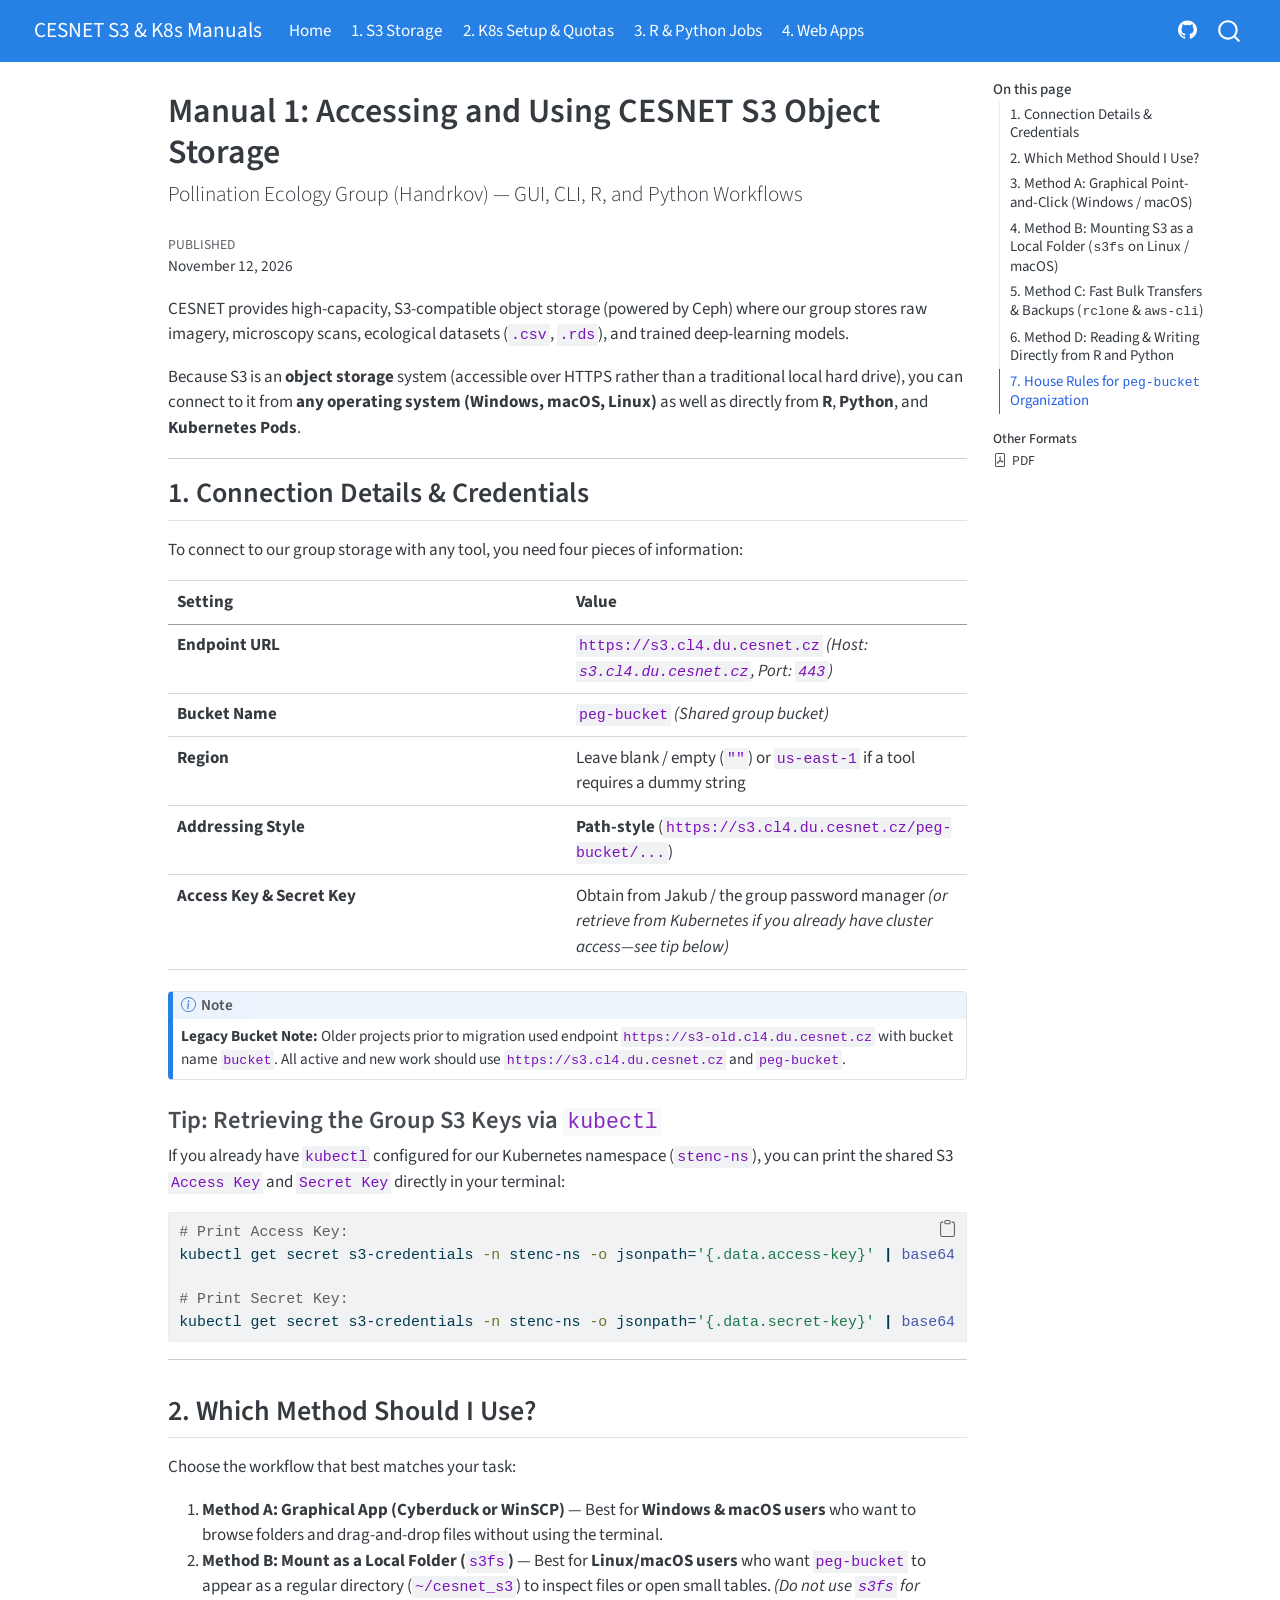
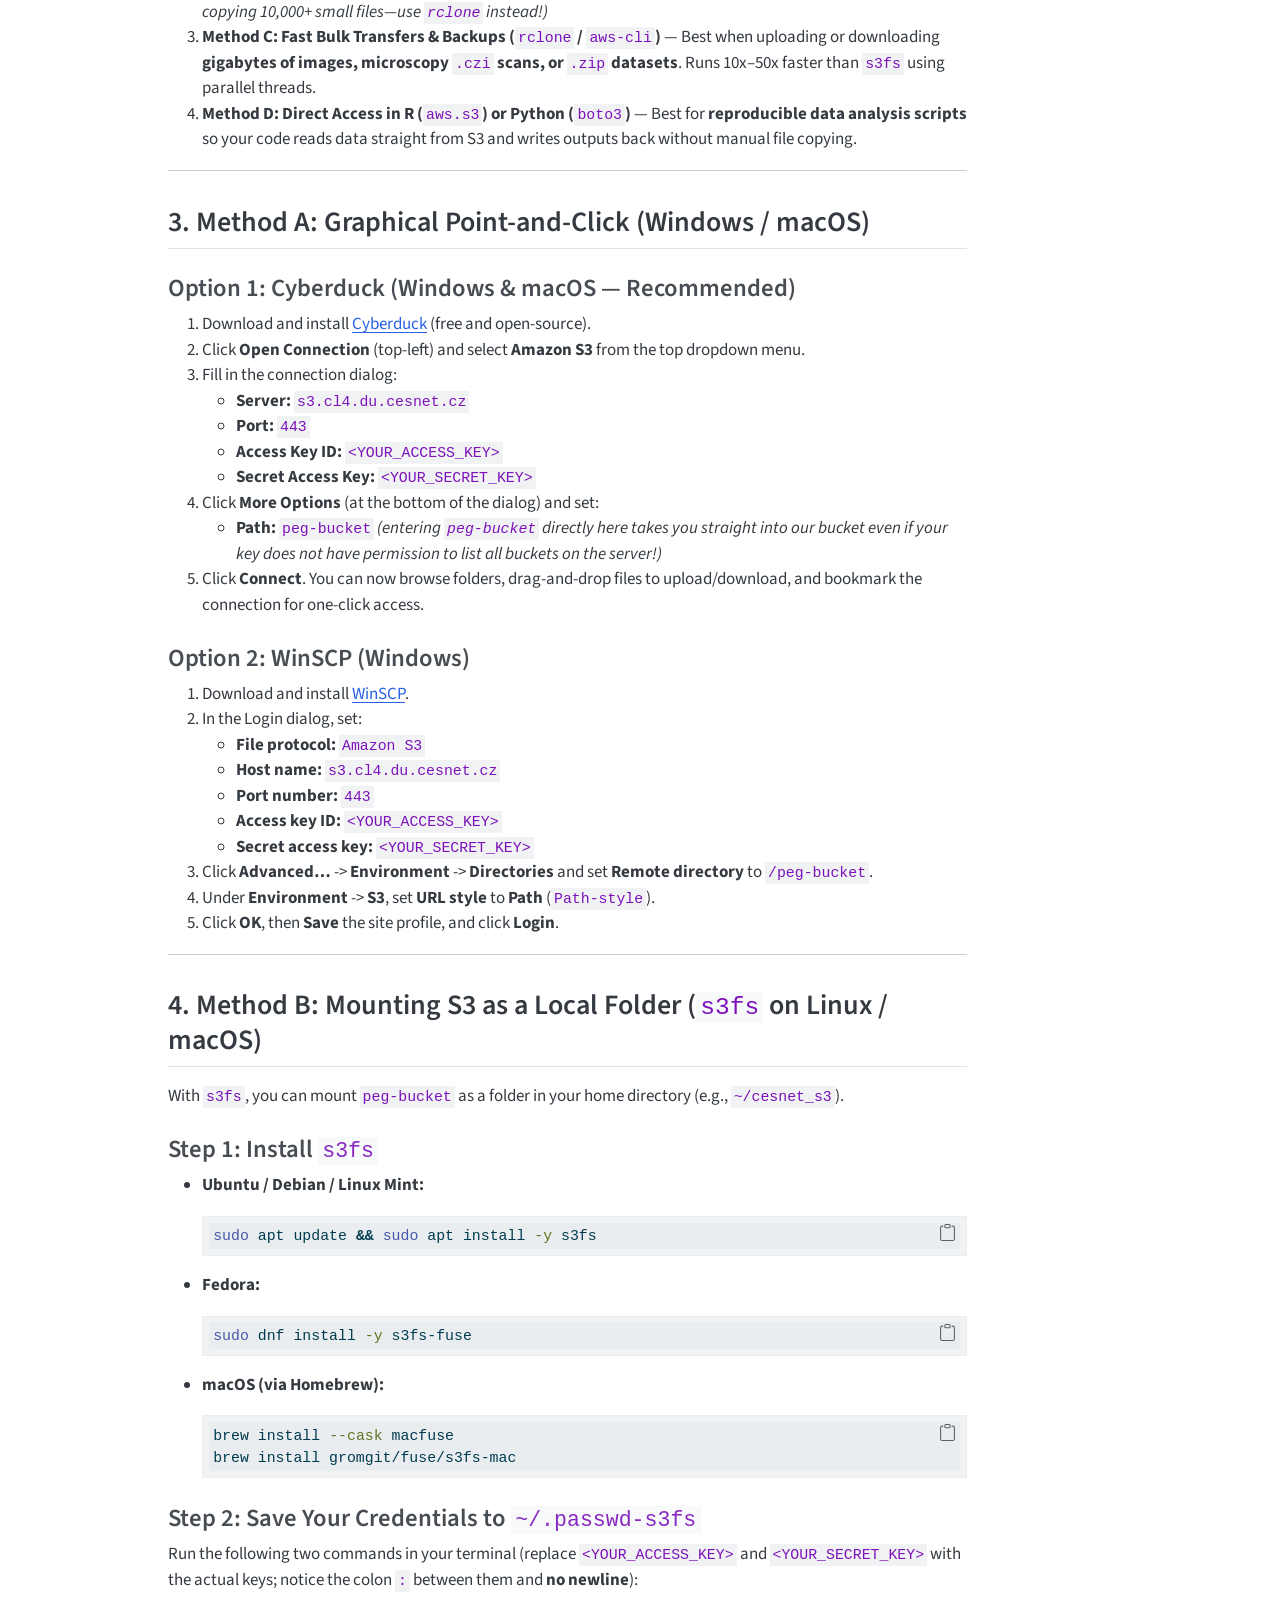
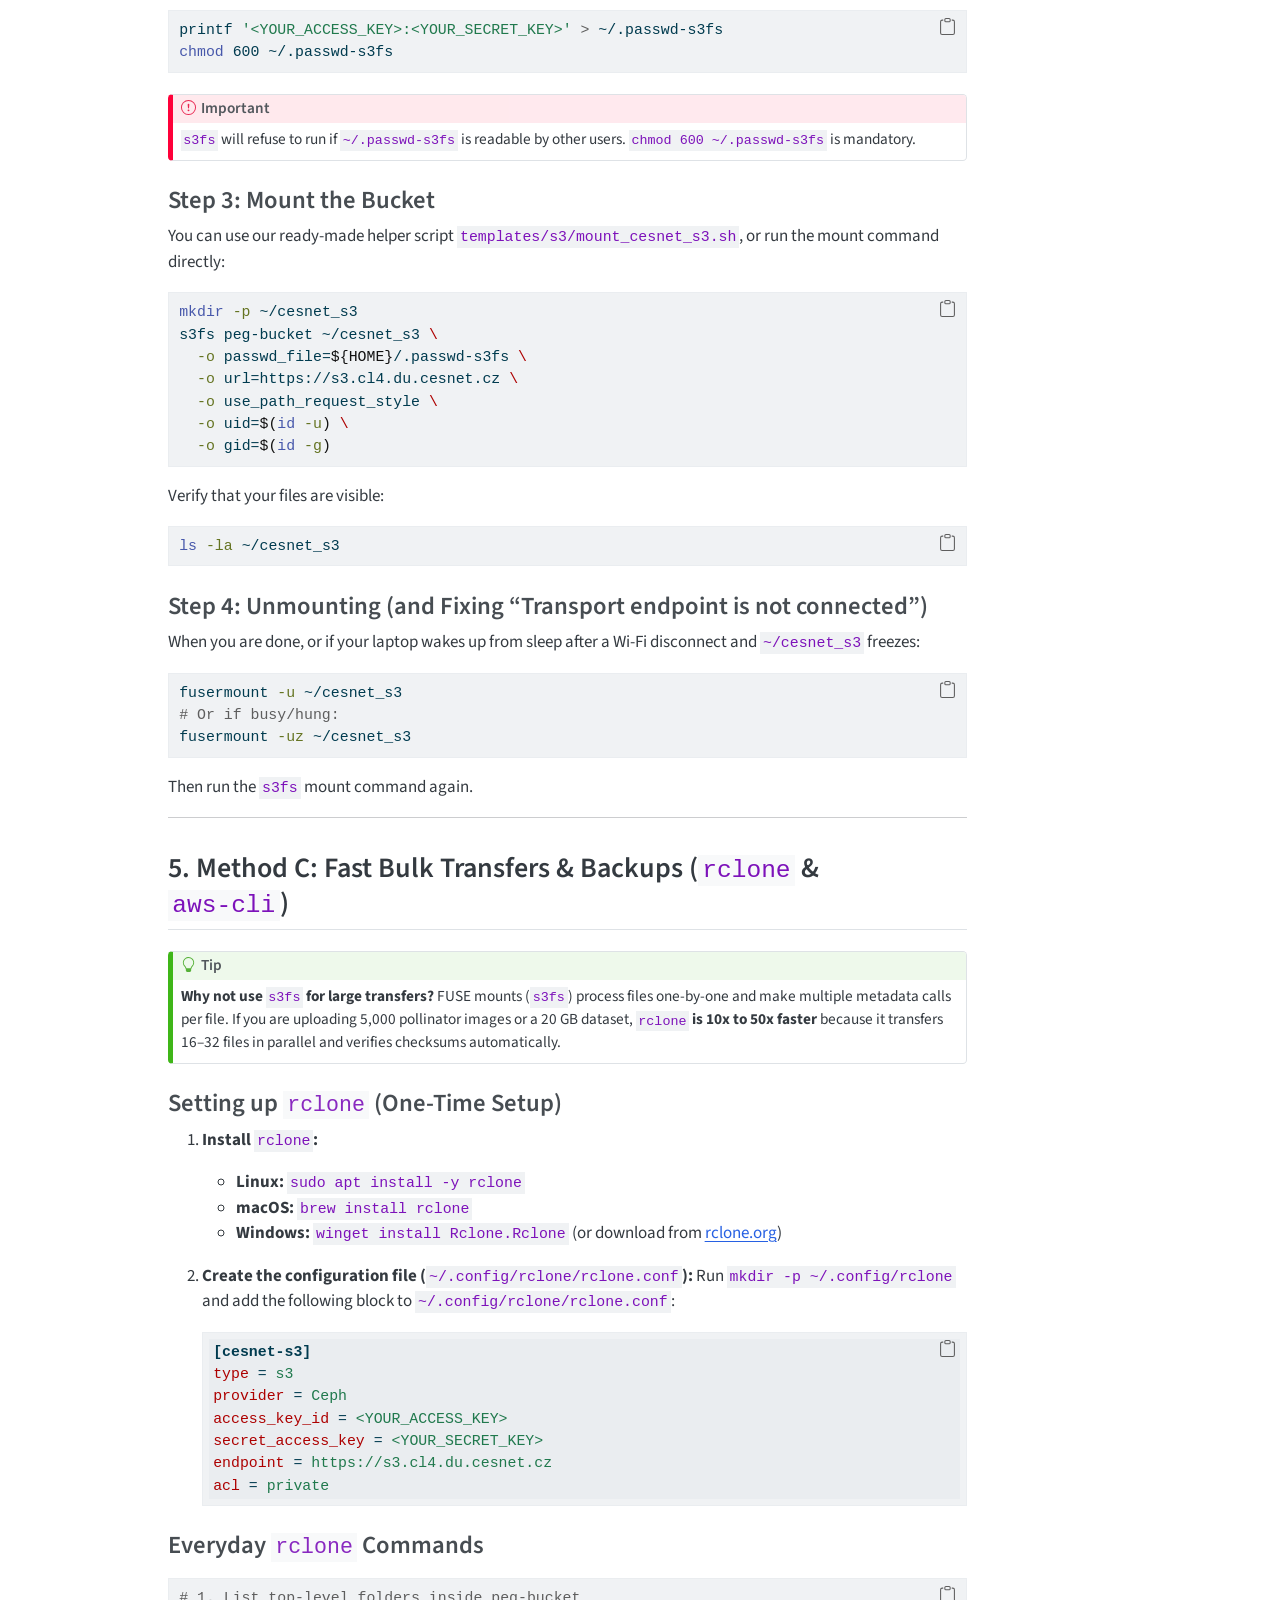
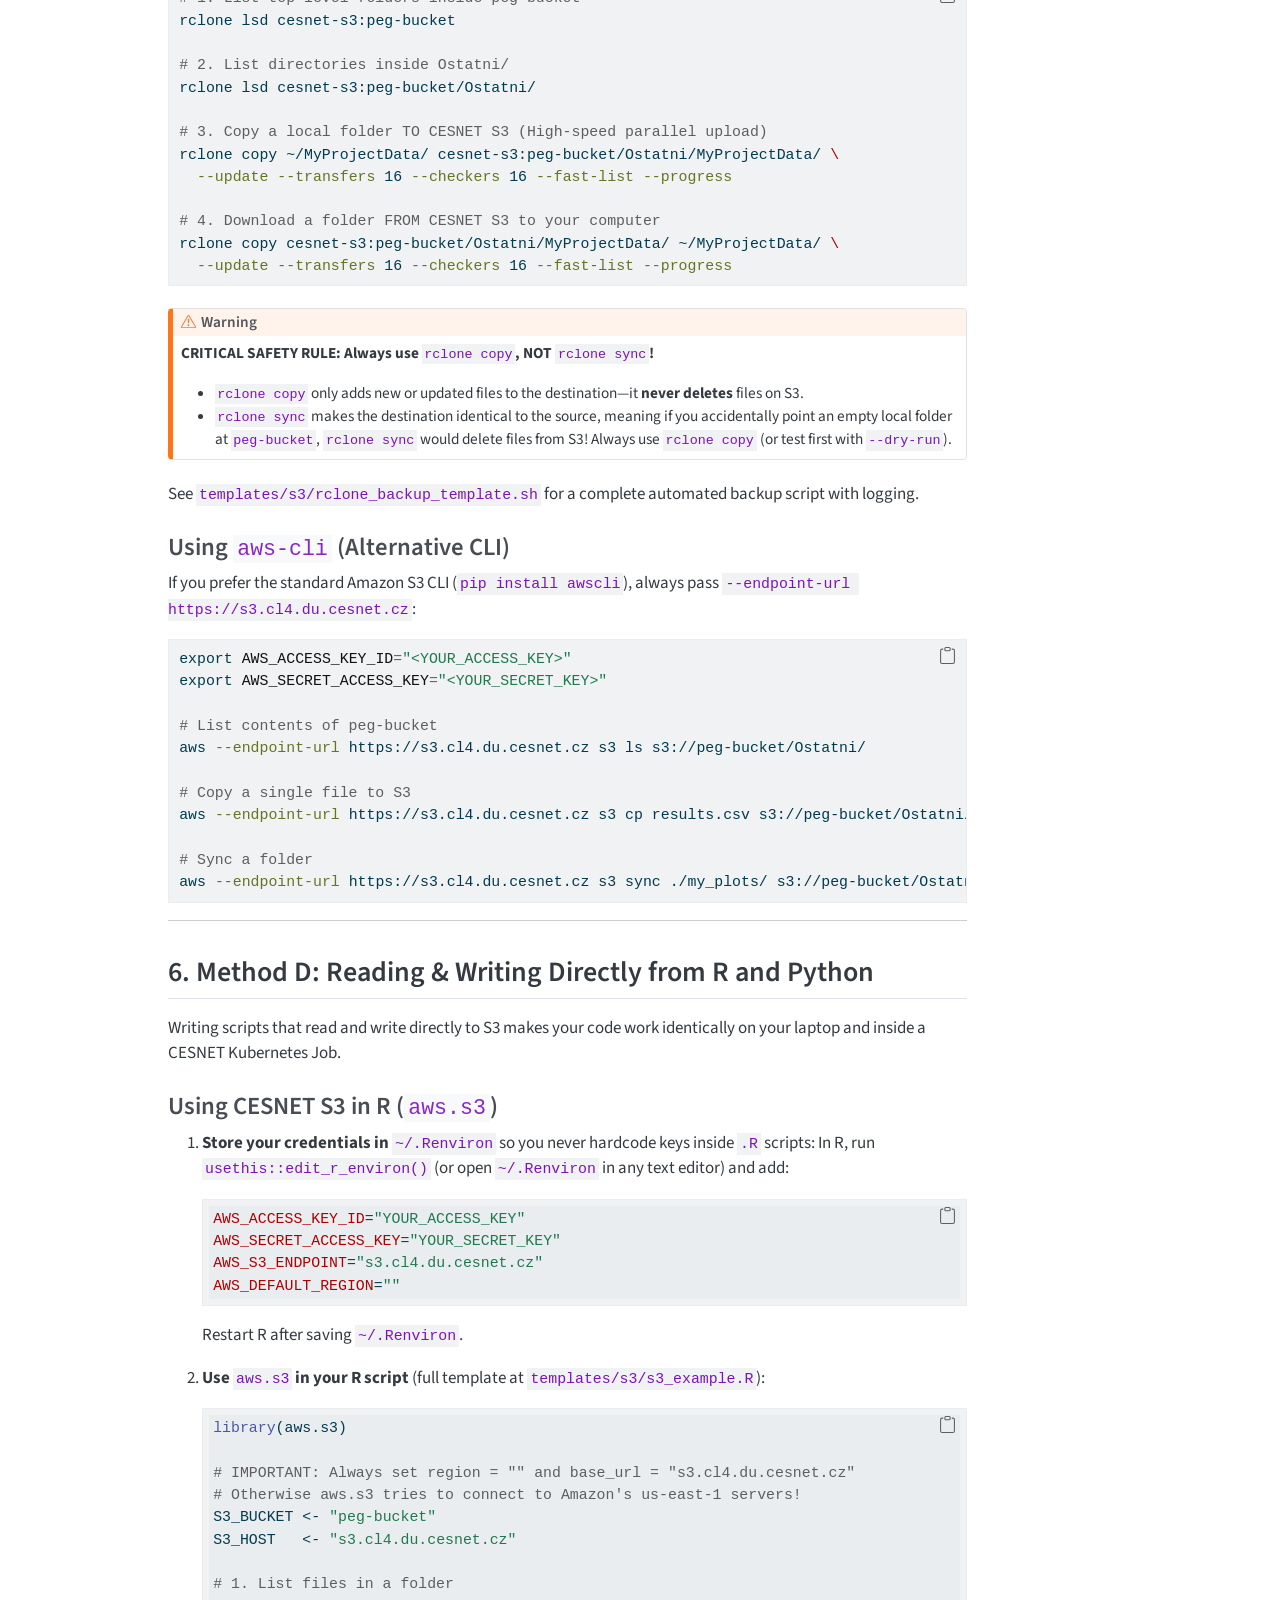
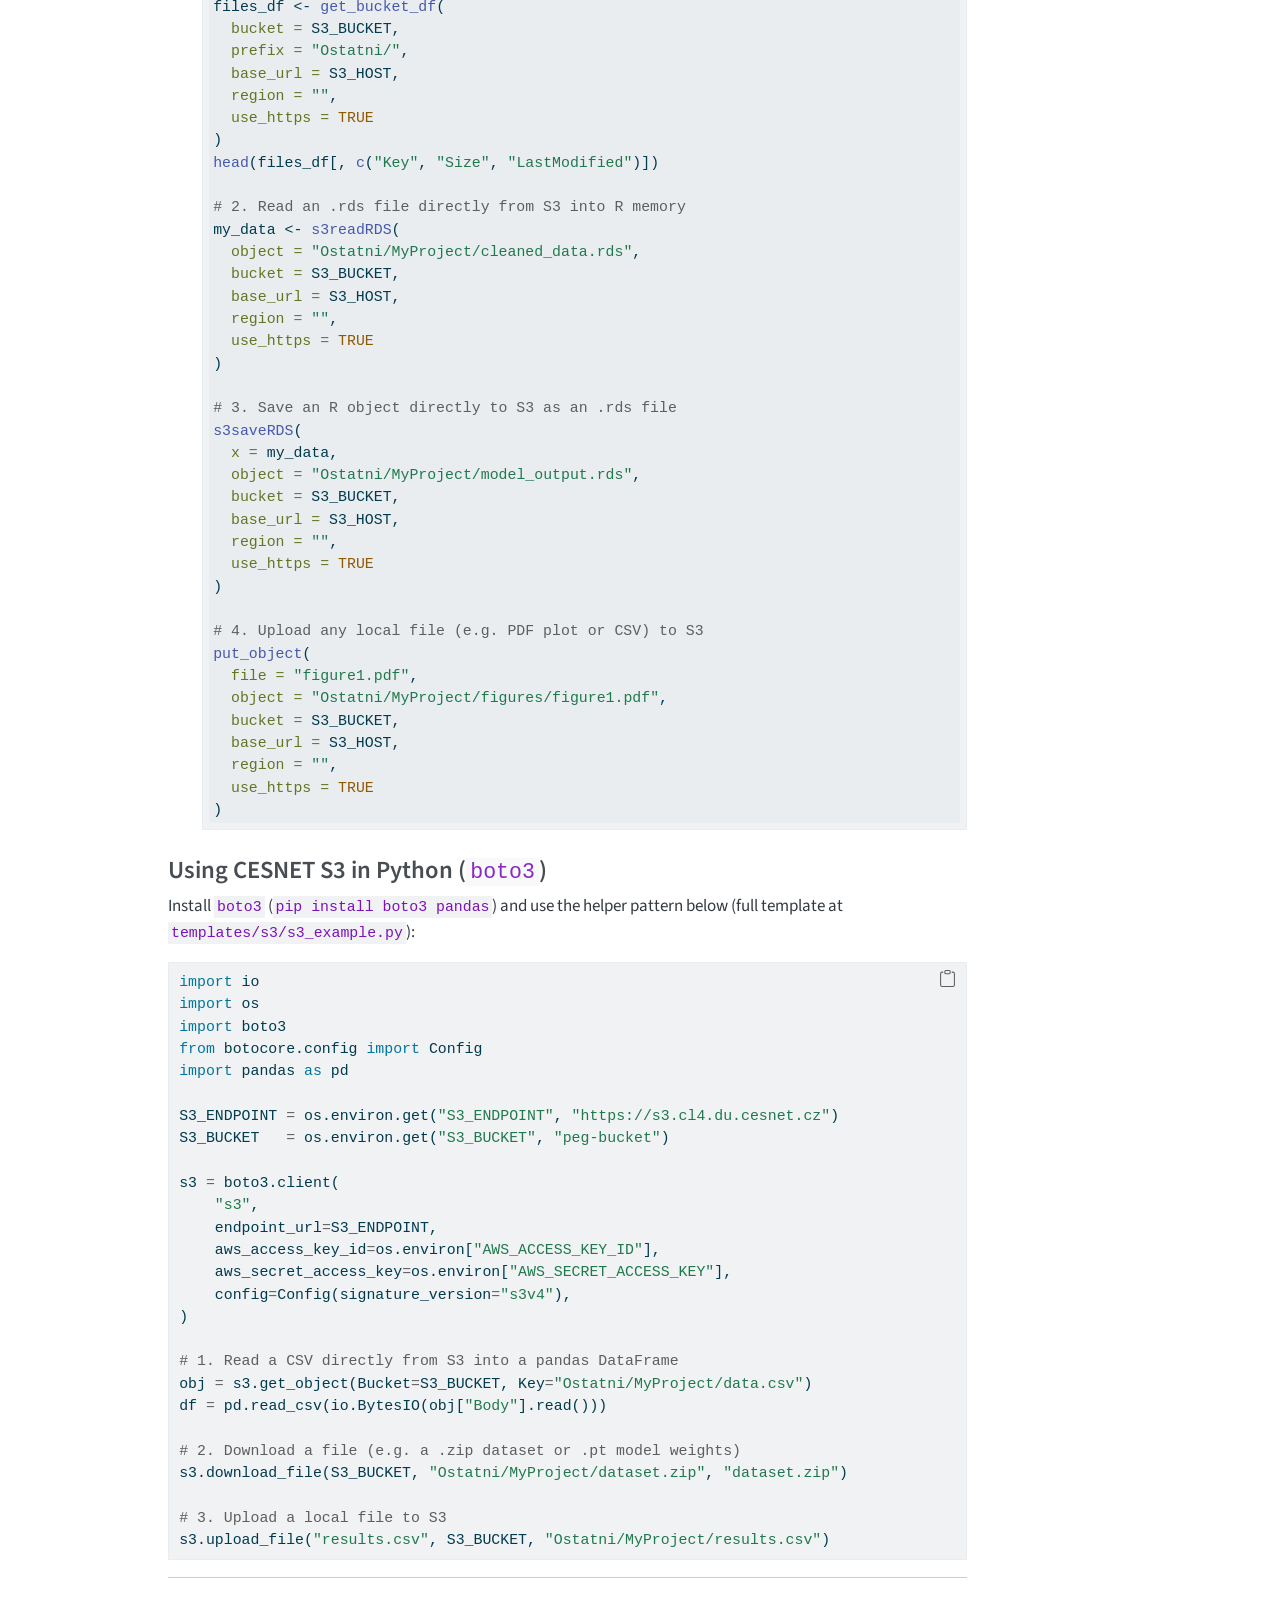
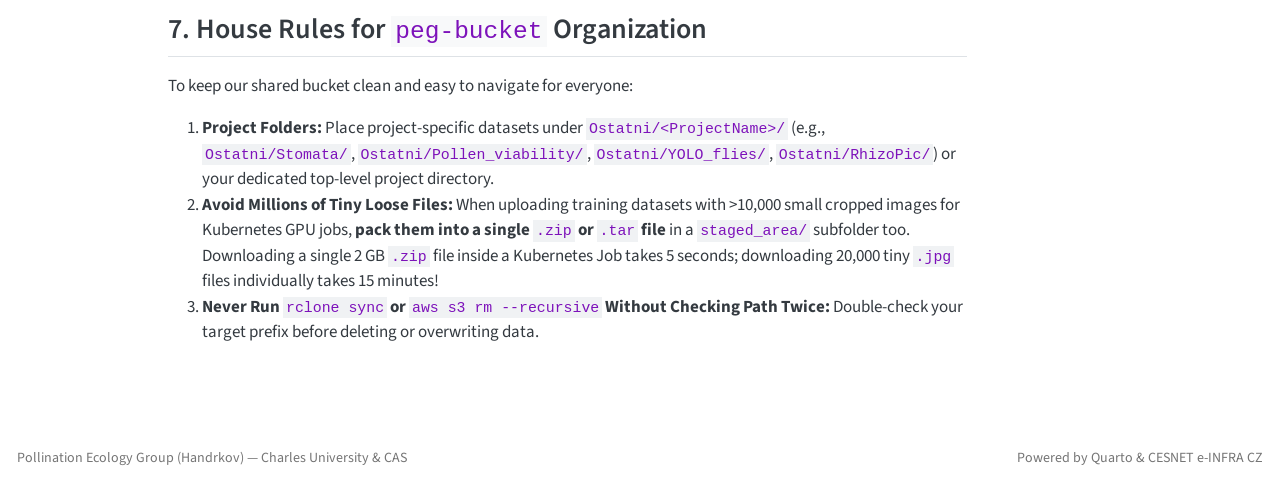
==== docs/01_CESNET_S3_Storage_Manual.html @ 0a86cb87 "Initial commit: CESNET S3 & Kubernetes manuals, templates, and Quarto docs site" ====
<!DOCTYPE html>
<html xmlns="http://www.w3.org/1999/xhtml" lang="en" xml:lang="en"><head>

<meta charset="utf-8">
<meta name="generator" content="quarto-1.8.25">

<meta name="viewport" content="width=device-width, initial-scale=1.0, user-scalable=yes">

<meta name="dcterms.date" content="2026-11-12">

<title>Manual 1: Accessing and Using CESNET S3 Object Storage – CESNET S3 &amp; K8s Manuals</title>
<style>
code{white-space: pre-wrap;}
span.smallcaps{font-variant: small-caps;}
div.columns{display: flex; gap: min(4vw, 1.5em);}
div.column{flex: auto; overflow-x: auto;}
div.hanging-indent{margin-left: 1.5em; text-indent: -1.5em;}
ul.task-list{list-style: none;}
ul.task-list li input[type="checkbox"] {
  width: 0.8em;
  margin: 0 0.8em 0.2em -1em; /* quarto-specific, see https://github.com/quarto-dev/quarto-cli/issues/4556 */ 
  vertical-align: middle;
}
/* CSS for syntax highlighting */
html { -webkit-text-size-adjust: 100%; }
pre > code.sourceCode { white-space: pre; position: relative; }
pre > code.sourceCode > span { display: inline-block; line-height: 1.25; }
pre > code.sourceCode > span:empty { height: 1.2em; }
.sourceCode { overflow: visible; }
code.sourceCode > span { color: inherit; text-decoration: inherit; }
div.sourceCode { margin: 1em 0; }
pre.sourceCode { margin: 0; }
@media screen {
div.sourceCode { overflow: auto; }
}
@media print {
pre > code.sourceCode { white-space: pre-wrap; }
pre > code.sourceCode > span { text-indent: -5em; padding-left: 5em; }
}
pre.numberSource code
  { counter-reset: source-line 0; }
pre.numberSource code > span
  { position: relative; left: -4em; counter-increment: source-line; }
pre.numberSource code > span > a:first-child::before
  { content: counter(source-line);
    position: relative; left: -1em; text-align: right; vertical-align: baseline;
    border: none; display: inline-block;
    -webkit-touch-callout: none; -webkit-user-select: none;
    -khtml-user-select: none; -moz-user-select: none;
    -ms-user-select: none; user-select: none;
    padding: 0 4px; width: 4em;
  }
pre.numberSource { margin-left: 3em;  padding-left: 4px; }
div.sourceCode
  {   }
@media screen {
pre > code.sourceCode > span > a:first-child::before { text-decoration: underline; }
}
</style>


<script src="site_libs/quarto-nav/quarto-nav.js"></script>
<script src="site_libs/quarto-nav/headroom.min.js"></script>
<script src="site_libs/clipboard/clipboard.min.js"></script>
<script src="site_libs/quarto-search/autocomplete.umd.js"></script>
<script src="site_libs/quarto-search/fuse.min.js"></script>
<script src="site_libs/quarto-search/quarto-search.js"></script>
<meta name="quarto:offset" content="./">
<script src="site_libs/quarto-html/quarto.js" type="module"></script>
<script src="site_libs/quarto-html/tabsets/tabsets.js" type="module"></script>
<script src="site_libs/quarto-html/axe/axe-check.js" type="module"></script>
<script src="site_libs/quarto-html/popper.min.js"></script>
<script src="site_libs/quarto-html/tippy.umd.min.js"></script>
<script src="site_libs/quarto-html/anchor.min.js"></script>
<link href="site_libs/quarto-html/tippy.css" rel="stylesheet">
<link href="site_libs/quarto-html/quarto-syntax-highlighting-7b89279ff1a6dce999919e0e67d4d9ec.css" rel="stylesheet" id="quarto-text-highlighting-styles">
<script src="site_libs/bootstrap/bootstrap.min.js"></script>
<link href="site_libs/bootstrap/bootstrap-icons.css" rel="stylesheet">
<link href="site_libs/bootstrap/bootstrap-eaf8130eafb61d71739ff7ba1295ed3d.min.css" rel="stylesheet" append-hash="true" id="quarto-bootstrap" data-mode="light">
<script id="quarto-search-options" type="application/json">{
  "location": "navbar",
  "copy-button": false,
  "collapse-after": 3,
  "panel-placement": "end",
  "type": "overlay",
  "limit": 50,
  "keyboard-shortcut": [
    "f",
    "/",
    "s"
  ],
  "show-item-context": false,
  "language": {
    "search-no-results-text": "No results",
    "search-matching-documents-text": "matching documents",
    "search-copy-link-title": "Copy link to search",
    "search-hide-matches-text": "Hide additional matches",
    "search-more-match-text": "more match in this document",
    "search-more-matches-text": "more matches in this document",
    "search-clear-button-title": "Clear",
    "search-text-placeholder": "",
    "search-detached-cancel-button-title": "Cancel",
    "search-submit-button-title": "Submit",
    "search-label": "Search"
  }
}</script>


</head>

<body class="nav-fixed quarto-light">

<div id="quarto-search-results"></div>
  <header id="quarto-header" class="headroom fixed-top">
    <nav class="navbar navbar-expand-lg " data-bs-theme="dark">
      <div class="navbar-container container-fluid">
      <div class="navbar-brand-container mx-auto">
    <a href="./index.html" class="navbar-brand navbar-brand-logo">
    </a>
    <a class="navbar-brand" href="./index.html">
    <span class="navbar-title">CESNET S3 &amp; K8s Manuals</span>
    </a>
  </div>
            <div id="quarto-search" class="" title="Search"></div>
          <button class="navbar-toggler" type="button" data-bs-toggle="collapse" data-bs-target="#navbarCollapse" aria-controls="navbarCollapse" role="menu" aria-expanded="false" aria-label="Toggle navigation" onclick="if (window.quartoToggleHeadroom) { window.quartoToggleHeadroom(); }">
  <span class="navbar-toggler-icon"></span>
</button>
          <div class="collapse navbar-collapse" id="navbarCollapse">
            <ul class="navbar-nav navbar-nav-scroll me-auto">
  <li class="nav-item">
    <a class="nav-link" href="./index.html"> 
<span class="menu-text">Home</span></a>
  </li>  
  <li class="nav-item">
    <a class="nav-link active" href="./01_CESNET_S3_Storage_Manual.html" aria-current="page"> 
<span class="menu-text">1. S3 Storage</span></a>
  </li>  
  <li class="nav-item">
    <a class="nav-link" href="./02_Kubernetes_Getting_Started.html"> 
<span class="menu-text">2. K8s Setup &amp; Quotas</span></a>
  </li>  
  <li class="nav-item">
    <a class="nav-link" href="./03_Running_R_and_Python_Scripts_on_K8s.html"> 
<span class="menu-text">3. R &amp; Python Jobs</span></a>
  </li>  
  <li class="nav-item">
    <a class="nav-link" href="./04_Deploying_Web_Apps_on_K8s.html"> 
<span class="menu-text">4. Web Apps</span></a>
  </li>  
</ul>
            <ul class="navbar-nav navbar-nav-scroll ms-auto">
  <li class="nav-item compact">
    <a class="nav-link" href="https://github.com/Pollination-Ecology-Group/CESNET_Manuals"> <i class="bi bi-github" role="img">
</i> 
<span class="menu-text"></span></a>
  </li>  
</ul>
          </div> <!-- /navcollapse -->
            <div class="quarto-navbar-tools">
</div>
      </div> <!-- /container-fluid -->
    </nav>
</header>
<!-- content -->
<div id="quarto-content" class="quarto-container page-columns page-rows-contents page-layout-article page-navbar">
<!-- sidebar -->
<!-- margin-sidebar -->
    <div id="quarto-margin-sidebar" class="sidebar margin-sidebar">
        <nav id="TOC" role="doc-toc" class="toc-active">
    <h2 id="toc-title">On this page</h2>
   
  <ul>
  <li><a href="#connection-details-credentials" id="toc-connection-details-credentials" class="nav-link active" data-scroll-target="#connection-details-credentials">1. Connection Details &amp; Credentials</a>
  <ul class="collapse">
  <li><a href="#tip-retrieving-the-group-s3-keys-via-kubectl" id="toc-tip-retrieving-the-group-s3-keys-via-kubectl" class="nav-link" data-scroll-target="#tip-retrieving-the-group-s3-keys-via-kubectl">Tip: Retrieving the Group S3 Keys via <code>kubectl</code></a></li>
  </ul></li>
  <li><a href="#which-method-should-i-use" id="toc-which-method-should-i-use" class="nav-link" data-scroll-target="#which-method-should-i-use">2. Which Method Should I Use?</a></li>
  <li><a href="#method-a-graphical-point-and-click-windows-macos" id="toc-method-a-graphical-point-and-click-windows-macos" class="nav-link" data-scroll-target="#method-a-graphical-point-and-click-windows-macos">3. Method A: Graphical Point-and-Click (Windows / macOS)</a>
  <ul class="collapse">
  <li><a href="#option-1-cyberduck-windows-macos-recommended" id="toc-option-1-cyberduck-windows-macos-recommended" class="nav-link" data-scroll-target="#option-1-cyberduck-windows-macos-recommended">Option 1: Cyberduck (Windows &amp; macOS — Recommended)</a></li>
  <li><a href="#option-2-winscp-windows" id="toc-option-2-winscp-windows" class="nav-link" data-scroll-target="#option-2-winscp-windows">Option 2: WinSCP (Windows)</a></li>
  </ul></li>
  <li><a href="#method-b-mounting-s3-as-a-local-folder-s3fs-on-linux-macos" id="toc-method-b-mounting-s3-as-a-local-folder-s3fs-on-linux-macos" class="nav-link" data-scroll-target="#method-b-mounting-s3-as-a-local-folder-s3fs-on-linux-macos">4. Method B: Mounting S3 as a Local Folder (<code>s3fs</code> on Linux / macOS)</a>
  <ul class="collapse">
  <li><a href="#step-1-install-s3fs" id="toc-step-1-install-s3fs" class="nav-link" data-scroll-target="#step-1-install-s3fs">Step 1: Install <code>s3fs</code></a></li>
  <li><a href="#step-2-save-your-credentials-to-.passwd-s3fs" id="toc-step-2-save-your-credentials-to-.passwd-s3fs" class="nav-link" data-scroll-target="#step-2-save-your-credentials-to-.passwd-s3fs">Step 2: Save Your Credentials to <code>~/.passwd-s3fs</code></a></li>
  <li><a href="#step-3-mount-the-bucket" id="toc-step-3-mount-the-bucket" class="nav-link" data-scroll-target="#step-3-mount-the-bucket">Step 3: Mount the Bucket</a></li>
  <li><a href="#step-4-unmounting-and-fixing-transport-endpoint-is-not-connected" id="toc-step-4-unmounting-and-fixing-transport-endpoint-is-not-connected" class="nav-link" data-scroll-target="#step-4-unmounting-and-fixing-transport-endpoint-is-not-connected">Step 4: Unmounting (and Fixing “Transport endpoint is not connected”)</a></li>
  </ul></li>
  <li><a href="#method-c-fast-bulk-transfers-backups-rclone-aws-cli" id="toc-method-c-fast-bulk-transfers-backups-rclone-aws-cli" class="nav-link" data-scroll-target="#method-c-fast-bulk-transfers-backups-rclone-aws-cli">5. Method C: Fast Bulk Transfers &amp; Backups (<code>rclone</code> &amp; <code>aws-cli</code>)</a>
  <ul class="collapse">
  <li><a href="#setting-up-rclone-one-time-setup" id="toc-setting-up-rclone-one-time-setup" class="nav-link" data-scroll-target="#setting-up-rclone-one-time-setup">Setting up <code>rclone</code> (One-Time Setup)</a></li>
  <li><a href="#everyday-rclone-commands" id="toc-everyday-rclone-commands" class="nav-link" data-scroll-target="#everyday-rclone-commands">Everyday <code>rclone</code> Commands</a></li>
  <li><a href="#using-aws-cli-alternative-cli" id="toc-using-aws-cli-alternative-cli" class="nav-link" data-scroll-target="#using-aws-cli-alternative-cli">Using <code>aws-cli</code> (Alternative CLI)</a></li>
  </ul></li>
  <li><a href="#method-d-reading-writing-directly-from-r-and-python" id="toc-method-d-reading-writing-directly-from-r-and-python" class="nav-link" data-scroll-target="#method-d-reading-writing-directly-from-r-and-python">6. Method D: Reading &amp; Writing Directly from R and Python</a>
  <ul class="collapse">
  <li><a href="#using-cesnet-s3-in-r-aws.s3" id="toc-using-cesnet-s3-in-r-aws.s3" class="nav-link" data-scroll-target="#using-cesnet-s3-in-r-aws.s3">Using CESNET S3 in R (<code>aws.s3</code>)</a></li>
  <li><a href="#using-cesnet-s3-in-python-boto3" id="toc-using-cesnet-s3-in-python-boto3" class="nav-link" data-scroll-target="#using-cesnet-s3-in-python-boto3">Using CESNET S3 in Python (<code>boto3</code>)</a></li>
  </ul></li>
  <li><a href="#house-rules-for-peg-bucket-organization" id="toc-house-rules-for-peg-bucket-organization" class="nav-link" data-scroll-target="#house-rules-for-peg-bucket-organization">7. House Rules for <code>peg-bucket</code> Organization</a></li>
  </ul>
<div class="quarto-alternate-formats"><h2>Other Formats</h2><ul><li><a href="01_CESNET_S3_Storage_Manual.pdf"><i class="bi bi-file-pdf"></i>PDF</a></li></ul></div></nav>
    </div>
<!-- main -->
<main class="content" id="quarto-document-content">

<header id="title-block-header" class="quarto-title-block default">
<div class="quarto-title">
<h1 class="title">Manual 1: Accessing and Using CESNET S3 Object Storage</h1>
<p class="subtitle lead">Pollination Ecology Group (Handrkov) — GUI, CLI, R, and Python Workflows</p>
</div>



<div class="quarto-title-meta">

    
    <div>
    <div class="quarto-title-meta-heading">Published</div>
    <div class="quarto-title-meta-contents">
      <p class="date">November 12, 2026</p>
    </div>
  </div>
  
    
  </div>
  


</header>


<p>CESNET provides high-capacity, S3-compatible object storage (powered by Ceph) where our group stores raw imagery, microscopy scans, ecological datasets (<code>.csv</code>, <code>.rds</code>), and trained deep-learning models.</p>
<p>Because S3 is an <strong>object storage</strong> system (accessible over HTTPS rather than a traditional local hard drive), you can connect to it from <strong>any operating system (Windows, macOS, Linux)</strong> as well as directly from <strong>R</strong>, <strong>Python</strong>, and <strong>Kubernetes Pods</strong>.</p>
<hr>
<section id="connection-details-credentials" class="level2">
<h2 class="anchored" data-anchor-id="connection-details-credentials">1. Connection Details &amp; Credentials</h2>
<p>To connect to our group storage with any tool, you need four pieces of information:</p>
<table class="caption-top table">
<colgroup>
<col style="width: 50%">
<col style="width: 50%">
</colgroup>
<thead>
<tr class="header">
<th style="text-align: left;">Setting</th>
<th style="text-align: left;">Value</th>
</tr>
</thead>
<tbody>
<tr class="odd">
<td style="text-align: left;"><strong>Endpoint URL</strong></td>
<td style="text-align: left;"><code>https://s3.cl4.du.cesnet.cz</code> <em>(Host: <code>s3.cl4.du.cesnet.cz</code>, Port: <code>443</code>)</em></td>
</tr>
<tr class="even">
<td style="text-align: left;"><strong>Bucket Name</strong></td>
<td style="text-align: left;"><code>peg-bucket</code> <em>(Shared group bucket)</em></td>
</tr>
<tr class="odd">
<td style="text-align: left;"><strong>Region</strong></td>
<td style="text-align: left;">Leave blank / empty (<code>""</code>) or <code>us-east-1</code> if a tool requires a dummy string</td>
</tr>
<tr class="even">
<td style="text-align: left;"><strong>Addressing Style</strong></td>
<td style="text-align: left;"><strong>Path-style</strong> (<code>https://s3.cl4.du.cesnet.cz/peg-bucket/...</code>)</td>
</tr>
<tr class="odd">
<td style="text-align: left;"><strong>Access Key &amp; Secret Key</strong></td>
<td style="text-align: left;">Obtain from Jakub / the group password manager <em>(or retrieve from Kubernetes if you already have cluster access—see tip below)</em></td>
</tr>
</tbody>
</table>
<div class="callout callout-style-default callout-note callout-titled">
<div class="callout-header d-flex align-content-center">
<div class="callout-icon-container">
<i class="callout-icon"></i>
</div>
<div class="callout-title-container flex-fill">
Note
</div>
</div>
<div class="callout-body-container callout-body">
<p><strong>Legacy Bucket Note:</strong> Older projects prior to migration used endpoint <code>https://s3-old.cl4.du.cesnet.cz</code> with bucket name <code>bucket</code>. All active and new work should use <code>https://s3.cl4.du.cesnet.cz</code> and <code>peg-bucket</code>.</p>
</div>
</div>
<section id="tip-retrieving-the-group-s3-keys-via-kubectl" class="level3">
<h3 class="anchored" data-anchor-id="tip-retrieving-the-group-s3-keys-via-kubectl">Tip: Retrieving the Group S3 Keys via <code>kubectl</code></h3>
<p>If you already have <code>kubectl</code> configured for our Kubernetes namespace (<code>stenc-ns</code>), you can print the shared S3 <code>Access Key</code> and <code>Secret Key</code> directly in your terminal:</p>
<div class="code-copy-outer-scaffold"><div class="sourceCode" id="cb1"><pre class="sourceCode bash code-with-copy"><code class="sourceCode bash"><span id="cb1-1"><a href="#cb1-1" aria-hidden="true" tabindex="-1"></a><span class="co"># Print Access Key:</span></span>
<span id="cb1-2"><a href="#cb1-2" aria-hidden="true" tabindex="-1"></a><span class="ex">kubectl</span> get secret s3-credentials <span class="at">-n</span> stenc-ns <span class="at">-o</span> jsonpath=<span class="st">'{.data.access-key}'</span> <span class="kw">|</span> <span class="fu">base64</span> <span class="at">-d</span> <span class="kw">;</span> <span class="bu">echo</span></span>
<span id="cb1-3"><a href="#cb1-3" aria-hidden="true" tabindex="-1"></a></span>
<span id="cb1-4"><a href="#cb1-4" aria-hidden="true" tabindex="-1"></a><span class="co"># Print Secret Key:</span></span>
<span id="cb1-5"><a href="#cb1-5" aria-hidden="true" tabindex="-1"></a><span class="ex">kubectl</span> get secret s3-credentials <span class="at">-n</span> stenc-ns <span class="at">-o</span> jsonpath=<span class="st">'{.data.secret-key}'</span> <span class="kw">|</span> <span class="fu">base64</span> <span class="at">-d</span> <span class="kw">;</span> <span class="bu">echo</span></span></code></pre></div><button title="Copy to Clipboard" class="code-copy-button"><i class="bi"></i></button></div>
<hr>
</section>
</section>
<section id="which-method-should-i-use" class="level2">
<h2 class="anchored" data-anchor-id="which-method-should-i-use">2. Which Method Should I Use?</h2>
<p>Choose the workflow that best matches your task:</p>
<ol type="1">
<li><strong>Method A: Graphical App (Cyberduck or WinSCP)</strong> — Best for <strong>Windows &amp; macOS users</strong> who want to browse folders and drag-and-drop files without using the terminal.</li>
<li><strong>Method B: Mount as a Local Folder (<code>s3fs</code>)</strong> — Best for <strong>Linux/macOS users</strong> who want <code>peg-bucket</code> to appear as a regular directory (<code>~/cesnet_s3</code>) to inspect files or open small tables. <em>(Do not use <code>s3fs</code> for copying 10,000+ small files—use <code>rclone</code> instead!)</em></li>
<li><strong>Method C: Fast Bulk Transfers &amp; Backups (<code>rclone</code> / <code>aws-cli</code>)</strong> — Best when uploading or downloading <strong>gigabytes of images, microscopy <code>.czi</code> scans, or <code>.zip</code> datasets</strong>. Runs 10x–50x faster than <code>s3fs</code> using parallel threads.</li>
<li><strong>Method D: Direct Access in R (<code>aws.s3</code>) or Python (<code>boto3</code>)</strong> — Best for <strong>reproducible data analysis scripts</strong> so your code reads data straight from S3 and writes outputs back without manual file copying.</li>
</ol>
<hr>
</section>
<section id="method-a-graphical-point-and-click-windows-macos" class="level2">
<h2 class="anchored" data-anchor-id="method-a-graphical-point-and-click-windows-macos">3. Method A: Graphical Point-and-Click (Windows / macOS)</h2>
<section id="option-1-cyberduck-windows-macos-recommended" class="level3">
<h3 class="anchored" data-anchor-id="option-1-cyberduck-windows-macos-recommended">Option 1: Cyberduck (Windows &amp; macOS — Recommended)</h3>
<ol type="1">
<li>Download and install <a href="https://cyberduck.io/">Cyberduck</a> (free and open-source).</li>
<li>Click <strong>Open Connection</strong> (top-left) and select <strong>Amazon S3</strong> from the top dropdown menu.</li>
<li>Fill in the connection dialog:
<ul>
<li><strong>Server:</strong> <code>s3.cl4.du.cesnet.cz</code></li>
<li><strong>Port:</strong> <code>443</code></li>
<li><strong>Access Key ID:</strong> <code>&lt;YOUR_ACCESS_KEY&gt;</code></li>
<li><strong>Secret Access Key:</strong> <code>&lt;YOUR_SECRET_KEY&gt;</code></li>
</ul></li>
<li>Click <strong>More Options</strong> (at the bottom of the dialog) and set:
<ul>
<li><strong>Path:</strong> <code>peg-bucket</code> <em>(entering <code>peg-bucket</code> directly here takes you straight into our bucket even if your key does not have permission to list all buckets on the server!)</em></li>
</ul></li>
<li>Click <strong>Connect</strong>. You can now browse folders, drag-and-drop files to upload/download, and bookmark the connection for one-click access.</li>
</ol>
</section>
<section id="option-2-winscp-windows" class="level3">
<h3 class="anchored" data-anchor-id="option-2-winscp-windows">Option 2: WinSCP (Windows)</h3>
<ol type="1">
<li>Download and install <a href="https://winscp.net/">WinSCP</a>.</li>
<li>In the Login dialog, set:
<ul>
<li><strong>File protocol:</strong> <code>Amazon S3</code></li>
<li><strong>Host name:</strong> <code>s3.cl4.du.cesnet.cz</code></li>
<li><strong>Port number:</strong> <code>443</code></li>
<li><strong>Access key ID:</strong> <code>&lt;YOUR_ACCESS_KEY&gt;</code></li>
<li><strong>Secret access key:</strong> <code>&lt;YOUR_SECRET_KEY&gt;</code></li>
</ul></li>
<li>Click <strong>Advanced…</strong> -&gt; <strong>Environment</strong> -&gt; <strong>Directories</strong> and set <strong>Remote directory</strong> to <code>/peg-bucket</code>.</li>
<li>Under <strong>Environment</strong> -&gt; <strong>S3</strong>, set <strong>URL style</strong> to <strong>Path</strong> (<code>Path-style</code>).</li>
<li>Click <strong>OK</strong>, then <strong>Save</strong> the site profile, and click <strong>Login</strong>.</li>
</ol>
<hr>
</section>
</section>
<section id="method-b-mounting-s3-as-a-local-folder-s3fs-on-linux-macos" class="level2">
<h2 class="anchored" data-anchor-id="method-b-mounting-s3-as-a-local-folder-s3fs-on-linux-macos">4. Method B: Mounting S3 as a Local Folder (<code>s3fs</code> on Linux / macOS)</h2>
<p>With <code>s3fs</code>, you can mount <code>peg-bucket</code> as a folder in your home directory (e.g., <code>~/cesnet_s3</code>).</p>
<section id="step-1-install-s3fs" class="level3">
<h3 class="anchored" data-anchor-id="step-1-install-s3fs">Step 1: Install <code>s3fs</code></h3>
<ul>
<li><p><strong>Ubuntu / Debian / Linux Mint:</strong></p>
<div class="code-copy-outer-scaffold"><div class="sourceCode" id="cb2"><pre class="sourceCode bash code-with-copy"><code class="sourceCode bash"><span id="cb2-1"><a href="#cb2-1" aria-hidden="true" tabindex="-1"></a><span class="fu">sudo</span> apt update <span class="kw">&amp;&amp;</span> <span class="fu">sudo</span> apt install <span class="at">-y</span> s3fs</span></code></pre></div><button title="Copy to Clipboard" class="code-copy-button"><i class="bi"></i></button></div></li>
<li><p><strong>Fedora:</strong></p>
<div class="code-copy-outer-scaffold"><div class="sourceCode" id="cb3"><pre class="sourceCode bash code-with-copy"><code class="sourceCode bash"><span id="cb3-1"><a href="#cb3-1" aria-hidden="true" tabindex="-1"></a><span class="fu">sudo</span> dnf install <span class="at">-y</span> s3fs-fuse</span></code></pre></div><button title="Copy to Clipboard" class="code-copy-button"><i class="bi"></i></button></div></li>
<li><p><strong>macOS (via Homebrew):</strong></p>
<div class="code-copy-outer-scaffold"><div class="sourceCode" id="cb4"><pre class="sourceCode bash code-with-copy"><code class="sourceCode bash"><span id="cb4-1"><a href="#cb4-1" aria-hidden="true" tabindex="-1"></a><span class="ex">brew</span> install <span class="at">--cask</span> macfuse</span>
<span id="cb4-2"><a href="#cb4-2" aria-hidden="true" tabindex="-1"></a><span class="ex">brew</span> install gromgit/fuse/s3fs-mac</span></code></pre></div><button title="Copy to Clipboard" class="code-copy-button"><i class="bi"></i></button></div></li>
</ul>
</section>
<section id="step-2-save-your-credentials-to-.passwd-s3fs" class="level3">
<h3 class="anchored" data-anchor-id="step-2-save-your-credentials-to-.passwd-s3fs">Step 2: Save Your Credentials to <code>~/.passwd-s3fs</code></h3>
<p>Run the following two commands in your terminal (replace <code>&lt;YOUR_ACCESS_KEY&gt;</code> and <code>&lt;YOUR_SECRET_KEY&gt;</code> with the actual keys; notice the colon <code>:</code> between them and <strong>no newline</strong>):</p>
<div class="code-copy-outer-scaffold"><div class="sourceCode" id="cb5"><pre class="sourceCode bash code-with-copy"><code class="sourceCode bash"><span id="cb5-1"><a href="#cb5-1" aria-hidden="true" tabindex="-1"></a><span class="bu">printf</span> <span class="st">'&lt;YOUR_ACCESS_KEY&gt;:&lt;YOUR_SECRET_KEY&gt;'</span> <span class="op">&gt;</span> ~/.passwd-s3fs</span>
<span id="cb5-2"><a href="#cb5-2" aria-hidden="true" tabindex="-1"></a><span class="fu">chmod</span> 600 ~/.passwd-s3fs</span></code></pre></div><button title="Copy to Clipboard" class="code-copy-button"><i class="bi"></i></button></div>
<div class="callout callout-style-default callout-important callout-titled">
<div class="callout-header d-flex align-content-center">
<div class="callout-icon-container">
<i class="callout-icon"></i>
</div>
<div class="callout-title-container flex-fill">
Important
</div>
</div>
<div class="callout-body-container callout-body">
<p><code>s3fs</code> will refuse to run if <code>~/.passwd-s3fs</code> is readable by other users. <code>chmod 600 ~/.passwd-s3fs</code> is mandatory.</p>
</div>
</div>
</section>
<section id="step-3-mount-the-bucket" class="level3">
<h3 class="anchored" data-anchor-id="step-3-mount-the-bucket">Step 3: Mount the Bucket</h3>
<p>You can use our ready-made helper script <code>templates/s3/mount_cesnet_s3.sh</code>, or run the mount command directly:</p>
<div class="code-copy-outer-scaffold"><div class="sourceCode" id="cb6"><pre class="sourceCode bash code-with-copy"><code class="sourceCode bash"><span id="cb6-1"><a href="#cb6-1" aria-hidden="true" tabindex="-1"></a><span class="fu">mkdir</span> <span class="at">-p</span> ~/cesnet_s3</span>
<span id="cb6-2"><a href="#cb6-2" aria-hidden="true" tabindex="-1"></a><span class="ex">s3fs</span> peg-bucket ~/cesnet_s3 <span class="dt">\</span></span>
<span id="cb6-3"><a href="#cb6-3" aria-hidden="true" tabindex="-1"></a>  <span class="at">-o</span> passwd_file=<span class="va">${HOME}</span>/.passwd-s3fs <span class="dt">\</span></span>
<span id="cb6-4"><a href="#cb6-4" aria-hidden="true" tabindex="-1"></a>  <span class="at">-o</span> url=https://s3.cl4.du.cesnet.cz <span class="dt">\</span></span>
<span id="cb6-5"><a href="#cb6-5" aria-hidden="true" tabindex="-1"></a>  <span class="at">-o</span> use_path_request_style <span class="dt">\</span></span>
<span id="cb6-6"><a href="#cb6-6" aria-hidden="true" tabindex="-1"></a>  <span class="at">-o</span> uid=<span class="va">$(</span><span class="fu">id</span> <span class="at">-u</span><span class="va">)</span> <span class="dt">\</span></span>
<span id="cb6-7"><a href="#cb6-7" aria-hidden="true" tabindex="-1"></a>  <span class="at">-o</span> gid=<span class="va">$(</span><span class="fu">id</span> <span class="at">-g</span><span class="va">)</span></span></code></pre></div><button title="Copy to Clipboard" class="code-copy-button"><i class="bi"></i></button></div>
<p>Verify that your files are visible:</p>
<div class="code-copy-outer-scaffold"><div class="sourceCode" id="cb7"><pre class="sourceCode bash code-with-copy"><code class="sourceCode bash"><span id="cb7-1"><a href="#cb7-1" aria-hidden="true" tabindex="-1"></a><span class="fu">ls</span> <span class="at">-la</span> ~/cesnet_s3</span></code></pre></div><button title="Copy to Clipboard" class="code-copy-button"><i class="bi"></i></button></div>
</section>
<section id="step-4-unmounting-and-fixing-transport-endpoint-is-not-connected" class="level3">
<h3 class="anchored" data-anchor-id="step-4-unmounting-and-fixing-transport-endpoint-is-not-connected">Step 4: Unmounting (and Fixing “Transport endpoint is not connected”)</h3>
<p>When you are done, or if your laptop wakes up from sleep after a Wi-Fi disconnect and <code>~/cesnet_s3</code> freezes:</p>
<div class="code-copy-outer-scaffold"><div class="sourceCode" id="cb8"><pre class="sourceCode bash code-with-copy"><code class="sourceCode bash"><span id="cb8-1"><a href="#cb8-1" aria-hidden="true" tabindex="-1"></a><span class="ex">fusermount</span> <span class="at">-u</span> ~/cesnet_s3</span>
<span id="cb8-2"><a href="#cb8-2" aria-hidden="true" tabindex="-1"></a><span class="co"># Or if busy/hung:</span></span>
<span id="cb8-3"><a href="#cb8-3" aria-hidden="true" tabindex="-1"></a><span class="ex">fusermount</span> <span class="at">-uz</span> ~/cesnet_s3</span></code></pre></div><button title="Copy to Clipboard" class="code-copy-button"><i class="bi"></i></button></div>
<p>Then run the <code>s3fs</code> mount command again.</p>
<hr>
</section>
</section>
<section id="method-c-fast-bulk-transfers-backups-rclone-aws-cli" class="level2">
<h2 class="anchored" data-anchor-id="method-c-fast-bulk-transfers-backups-rclone-aws-cli">5. Method C: Fast Bulk Transfers &amp; Backups (<code>rclone</code> &amp; <code>aws-cli</code>)</h2>
<div class="callout callout-style-default callout-tip callout-titled">
<div class="callout-header d-flex align-content-center">
<div class="callout-icon-container">
<i class="callout-icon"></i>
</div>
<div class="callout-title-container flex-fill">
Tip
</div>
</div>
<div class="callout-body-container callout-body">
<p><strong>Why not use <code>s3fs</code> for large transfers?</strong> FUSE mounts (<code>s3fs</code>) process files one-by-one and make multiple metadata calls per file. If you are uploading 5,000 pollinator images or a 20 GB dataset, <strong><code>rclone</code> is 10x to 50x faster</strong> because it transfers 16–32 files in parallel and verifies checksums automatically.</p>
</div>
</div>
<section id="setting-up-rclone-one-time-setup" class="level3">
<h3 class="anchored" data-anchor-id="setting-up-rclone-one-time-setup">Setting up <code>rclone</code> (One-Time Setup)</h3>
<ol type="1">
<li><p><strong>Install <code>rclone</code>:</strong></p>
<ul>
<li><strong>Linux:</strong> <code>sudo apt install -y rclone</code></li>
<li><strong>macOS:</strong> <code>brew install rclone</code></li>
<li><strong>Windows:</strong> <code>winget install Rclone.Rclone</code> (or download from <a href="https://rclone.org/downloads/">rclone.org</a>)</li>
</ul></li>
<li><p><strong>Create the configuration file (<code>~/.config/rclone/rclone.conf</code>):</strong> Run <code>mkdir -p ~/.config/rclone</code> and add the following block to <code>~/.config/rclone/rclone.conf</code>:</p>
<div class="code-copy-outer-scaffold"><div class="sourceCode" id="cb9"><pre class="sourceCode ini code-with-copy"><code class="sourceCode ini"><span id="cb9-1"><a href="#cb9-1" aria-hidden="true" tabindex="-1"></a><span class="kw">[cesnet-s3]</span></span>
<span id="cb9-2"><a href="#cb9-2" aria-hidden="true" tabindex="-1"></a><span class="dt">type </span><span class="ot">=</span><span class="st"> s3</span></span>
<span id="cb9-3"><a href="#cb9-3" aria-hidden="true" tabindex="-1"></a><span class="dt">provider </span><span class="ot">=</span><span class="st"> Ceph</span></span>
<span id="cb9-4"><a href="#cb9-4" aria-hidden="true" tabindex="-1"></a><span class="dt">access_key_id </span><span class="ot">=</span><span class="st"> &lt;YOUR_ACCESS_KEY&gt;</span></span>
<span id="cb9-5"><a href="#cb9-5" aria-hidden="true" tabindex="-1"></a><span class="dt">secret_access_key </span><span class="ot">=</span><span class="st"> &lt;YOUR_SECRET_KEY&gt;</span></span>
<span id="cb9-6"><a href="#cb9-6" aria-hidden="true" tabindex="-1"></a><span class="dt">endpoint </span><span class="ot">=</span><span class="st"> https://s3.cl4.du.cesnet.cz</span></span>
<span id="cb9-7"><a href="#cb9-7" aria-hidden="true" tabindex="-1"></a><span class="dt">acl </span><span class="ot">=</span><span class="st"> private</span></span></code></pre></div><button title="Copy to Clipboard" class="code-copy-button"><i class="bi"></i></button></div></li>
</ol>
</section>
<section id="everyday-rclone-commands" class="level3">
<h3 class="anchored" data-anchor-id="everyday-rclone-commands">Everyday <code>rclone</code> Commands</h3>
<div class="code-copy-outer-scaffold"><div class="sourceCode" id="cb10"><pre class="sourceCode bash code-with-copy"><code class="sourceCode bash"><span id="cb10-1"><a href="#cb10-1" aria-hidden="true" tabindex="-1"></a><span class="co"># 1. List top-level folders inside peg-bucket</span></span>
<span id="cb10-2"><a href="#cb10-2" aria-hidden="true" tabindex="-1"></a><span class="ex">rclone</span> lsd cesnet-s3:peg-bucket</span>
<span id="cb10-3"><a href="#cb10-3" aria-hidden="true" tabindex="-1"></a></span>
<span id="cb10-4"><a href="#cb10-4" aria-hidden="true" tabindex="-1"></a><span class="co"># 2. List directories inside Ostatni/</span></span>
<span id="cb10-5"><a href="#cb10-5" aria-hidden="true" tabindex="-1"></a><span class="ex">rclone</span> lsd cesnet-s3:peg-bucket/Ostatni/</span>
<span id="cb10-6"><a href="#cb10-6" aria-hidden="true" tabindex="-1"></a></span>
<span id="cb10-7"><a href="#cb10-7" aria-hidden="true" tabindex="-1"></a><span class="co"># 3. Copy a local folder TO CESNET S3 (High-speed parallel upload)</span></span>
<span id="cb10-8"><a href="#cb10-8" aria-hidden="true" tabindex="-1"></a><span class="ex">rclone</span> copy ~/MyProjectData/ cesnet-s3:peg-bucket/Ostatni/MyProjectData/ <span class="dt">\</span></span>
<span id="cb10-9"><a href="#cb10-9" aria-hidden="true" tabindex="-1"></a>  <span class="at">--update</span> <span class="at">--transfers</span> 16 <span class="at">--checkers</span> 16 <span class="at">--fast-list</span> <span class="at">--progress</span></span>
<span id="cb10-10"><a href="#cb10-10" aria-hidden="true" tabindex="-1"></a></span>
<span id="cb10-11"><a href="#cb10-11" aria-hidden="true" tabindex="-1"></a><span class="co"># 4. Download a folder FROM CESNET S3 to your computer</span></span>
<span id="cb10-12"><a href="#cb10-12" aria-hidden="true" tabindex="-1"></a><span class="ex">rclone</span> copy cesnet-s3:peg-bucket/Ostatni/MyProjectData/ ~/MyProjectData/ <span class="dt">\</span></span>
<span id="cb10-13"><a href="#cb10-13" aria-hidden="true" tabindex="-1"></a>  <span class="at">--update</span> <span class="at">--transfers</span> 16 <span class="at">--checkers</span> 16 <span class="at">--fast-list</span> <span class="at">--progress</span></span></code></pre></div><button title="Copy to Clipboard" class="code-copy-button"><i class="bi"></i></button></div>
<div class="callout callout-style-default callout-warning callout-titled">
<div class="callout-header d-flex align-content-center">
<div class="callout-icon-container">
<i class="callout-icon"></i>
</div>
<div class="callout-title-container flex-fill">
Warning
</div>
</div>
<div class="callout-body-container callout-body">
<p><strong>CRITICAL SAFETY RULE: Always use <code>rclone copy</code>, NOT <code>rclone sync</code>!</strong></p>
<ul>
<li><code>rclone copy</code> only adds new or updated files to the destination—it <strong>never deletes</strong> files on S3.</li>
<li><code>rclone sync</code> makes the destination identical to the source, meaning if you accidentally point an empty local folder at <code>peg-bucket</code>, <code>rclone sync</code> would delete files from S3! Always use <code>rclone copy</code> (or test first with <code>--dry-run</code>).</li>
</ul>
</div>
</div>
<p>See <code>templates/s3/rclone_backup_template.sh</code> for a complete automated backup script with logging.</p>
</section>
<section id="using-aws-cli-alternative-cli" class="level3">
<h3 class="anchored" data-anchor-id="using-aws-cli-alternative-cli">Using <code>aws-cli</code> (Alternative CLI)</h3>
<p>If you prefer the standard Amazon S3 CLI (<code>pip install awscli</code>), always pass <code>--endpoint-url https://s3.cl4.du.cesnet.cz</code>:</p>
<div class="code-copy-outer-scaffold"><div class="sourceCode" id="cb11"><pre class="sourceCode bash code-with-copy"><code class="sourceCode bash"><span id="cb11-1"><a href="#cb11-1" aria-hidden="true" tabindex="-1"></a><span class="bu">export</span> <span class="va">AWS_ACCESS_KEY_ID</span><span class="op">=</span><span class="st">"&lt;YOUR_ACCESS_KEY&gt;"</span></span>
<span id="cb11-2"><a href="#cb11-2" aria-hidden="true" tabindex="-1"></a><span class="bu">export</span> <span class="va">AWS_SECRET_ACCESS_KEY</span><span class="op">=</span><span class="st">"&lt;YOUR_SECRET_KEY&gt;"</span></span>
<span id="cb11-3"><a href="#cb11-3" aria-hidden="true" tabindex="-1"></a></span>
<span id="cb11-4"><a href="#cb11-4" aria-hidden="true" tabindex="-1"></a><span class="co"># List contents of peg-bucket</span></span>
<span id="cb11-5"><a href="#cb11-5" aria-hidden="true" tabindex="-1"></a><span class="ex">aws</span> <span class="at">--endpoint-url</span> https://s3.cl4.du.cesnet.cz s3 ls s3://peg-bucket/Ostatni/</span>
<span id="cb11-6"><a href="#cb11-6" aria-hidden="true" tabindex="-1"></a></span>
<span id="cb11-7"><a href="#cb11-7" aria-hidden="true" tabindex="-1"></a><span class="co"># Copy a single file to S3</span></span>
<span id="cb11-8"><a href="#cb11-8" aria-hidden="true" tabindex="-1"></a><span class="ex">aws</span> <span class="at">--endpoint-url</span> https://s3.cl4.du.cesnet.cz s3 cp results.csv s3://peg-bucket/Ostatni/MyProject/results.csv</span>
<span id="cb11-9"><a href="#cb11-9" aria-hidden="true" tabindex="-1"></a></span>
<span id="cb11-10"><a href="#cb11-10" aria-hidden="true" tabindex="-1"></a><span class="co"># Sync a folder</span></span>
<span id="cb11-11"><a href="#cb11-11" aria-hidden="true" tabindex="-1"></a><span class="ex">aws</span> <span class="at">--endpoint-url</span> https://s3.cl4.du.cesnet.cz s3 sync ./my_plots/ s3://peg-bucket/Ostatni/MyProject/my_plots/</span></code></pre></div><button title="Copy to Clipboard" class="code-copy-button"><i class="bi"></i></button></div>
<hr>
</section>
</section>
<section id="method-d-reading-writing-directly-from-r-and-python" class="level2">
<h2 class="anchored" data-anchor-id="method-d-reading-writing-directly-from-r-and-python">6. Method D: Reading &amp; Writing Directly from R and Python</h2>
<p>Writing scripts that read and write directly to S3 makes your code work identically on your laptop and inside a CESNET Kubernetes Job.</p>
<section id="using-cesnet-s3-in-r-aws.s3" class="level3">
<h3 class="anchored" data-anchor-id="using-cesnet-s3-in-r-aws.s3">Using CESNET S3 in R (<code>aws.s3</code>)</h3>
<ol type="1">
<li><p><strong>Store your credentials in <code>~/.Renviron</code></strong> so you never hardcode keys inside <code>.R</code> scripts: In R, run <code>usethis::edit_r_environ()</code> (or open <code>~/.Renviron</code> in any text editor) and add:</p>
<div class="code-copy-outer-scaffold"><div class="sourceCode" id="cb12"><pre class="sourceCode ini code-with-copy"><code class="sourceCode ini"><span id="cb12-1"><a href="#cb12-1" aria-hidden="true" tabindex="-1"></a><span class="dt">AWS_ACCESS_KEY_ID</span><span class="ot">=</span><span class="st">"YOUR_ACCESS_KEY"</span></span>
<span id="cb12-2"><a href="#cb12-2" aria-hidden="true" tabindex="-1"></a><span class="dt">AWS_SECRET_ACCESS_KEY</span><span class="ot">=</span><span class="st">"YOUR_SECRET_KEY"</span></span>
<span id="cb12-3"><a href="#cb12-3" aria-hidden="true" tabindex="-1"></a><span class="dt">AWS_S3_ENDPOINT</span><span class="ot">=</span><span class="st">"s3.cl4.du.cesnet.cz"</span></span>
<span id="cb12-4"><a href="#cb12-4" aria-hidden="true" tabindex="-1"></a><span class="dt">AWS_DEFAULT_REGION</span><span class="ot">=</span><span class="st">""</span></span></code></pre></div><button title="Copy to Clipboard" class="code-copy-button"><i class="bi"></i></button></div>
<p>Restart R after saving <code>~/.Renviron</code>.</p></li>
<li><p><strong>Use <code>aws.s3</code> in your R script</strong> (full template at <code>templates/s3/s3_example.R</code>):</p>
<div class="code-copy-outer-scaffold"><div class="sourceCode" id="cb13"><pre class="sourceCode r code-with-copy"><code class="sourceCode r"><span id="cb13-1"><a href="#cb13-1" aria-hidden="true" tabindex="-1"></a><span class="fu">library</span>(aws.s3)</span>
<span id="cb13-2"><a href="#cb13-2" aria-hidden="true" tabindex="-1"></a></span>
<span id="cb13-3"><a href="#cb13-3" aria-hidden="true" tabindex="-1"></a><span class="co"># IMPORTANT: Always set region = "" and base_url = "s3.cl4.du.cesnet.cz"</span></span>
<span id="cb13-4"><a href="#cb13-4" aria-hidden="true" tabindex="-1"></a><span class="co"># Otherwise aws.s3 tries to connect to Amazon's us-east-1 servers!</span></span>
<span id="cb13-5"><a href="#cb13-5" aria-hidden="true" tabindex="-1"></a>S3_BUCKET <span class="ot">&lt;-</span> <span class="st">"peg-bucket"</span></span>
<span id="cb13-6"><a href="#cb13-6" aria-hidden="true" tabindex="-1"></a>S3_HOST   <span class="ot">&lt;-</span> <span class="st">"s3.cl4.du.cesnet.cz"</span></span>
<span id="cb13-7"><a href="#cb13-7" aria-hidden="true" tabindex="-1"></a></span>
<span id="cb13-8"><a href="#cb13-8" aria-hidden="true" tabindex="-1"></a><span class="co"># 1. List files in a folder</span></span>
<span id="cb13-9"><a href="#cb13-9" aria-hidden="true" tabindex="-1"></a>files_df <span class="ot">&lt;-</span> <span class="fu">get_bucket_df</span>(</span>
<span id="cb13-10"><a href="#cb13-10" aria-hidden="true" tabindex="-1"></a>  <span class="at">bucket =</span> S3_BUCKET,</span>
<span id="cb13-11"><a href="#cb13-11" aria-hidden="true" tabindex="-1"></a>  <span class="at">prefix =</span> <span class="st">"Ostatni/"</span>,</span>
<span id="cb13-12"><a href="#cb13-12" aria-hidden="true" tabindex="-1"></a>  <span class="at">base_url =</span> S3_HOST,</span>
<span id="cb13-13"><a href="#cb13-13" aria-hidden="true" tabindex="-1"></a>  <span class="at">region =</span> <span class="st">""</span>,</span>
<span id="cb13-14"><a href="#cb13-14" aria-hidden="true" tabindex="-1"></a>  <span class="at">use_https =</span> <span class="cn">TRUE</span></span>
<span id="cb13-15"><a href="#cb13-15" aria-hidden="true" tabindex="-1"></a>)</span>
<span id="cb13-16"><a href="#cb13-16" aria-hidden="true" tabindex="-1"></a><span class="fu">head</span>(files_df[, <span class="fu">c</span>(<span class="st">"Key"</span>, <span class="st">"Size"</span>, <span class="st">"LastModified"</span>)])</span>
<span id="cb13-17"><a href="#cb13-17" aria-hidden="true" tabindex="-1"></a></span>
<span id="cb13-18"><a href="#cb13-18" aria-hidden="true" tabindex="-1"></a><span class="co"># 2. Read an .rds file directly from S3 into R memory</span></span>
<span id="cb13-19"><a href="#cb13-19" aria-hidden="true" tabindex="-1"></a>my_data <span class="ot">&lt;-</span> <span class="fu">s3readRDS</span>(</span>
<span id="cb13-20"><a href="#cb13-20" aria-hidden="true" tabindex="-1"></a>  <span class="at">object =</span> <span class="st">"Ostatni/MyProject/cleaned_data.rds"</span>,</span>
<span id="cb13-21"><a href="#cb13-21" aria-hidden="true" tabindex="-1"></a>  <span class="at">bucket =</span> S3_BUCKET,</span>
<span id="cb13-22"><a href="#cb13-22" aria-hidden="true" tabindex="-1"></a>  <span class="at">base_url =</span> S3_HOST,</span>
<span id="cb13-23"><a href="#cb13-23" aria-hidden="true" tabindex="-1"></a>  <span class="at">region =</span> <span class="st">""</span>,</span>
<span id="cb13-24"><a href="#cb13-24" aria-hidden="true" tabindex="-1"></a>  <span class="at">use_https =</span> <span class="cn">TRUE</span></span>
<span id="cb13-25"><a href="#cb13-25" aria-hidden="true" tabindex="-1"></a>)</span>
<span id="cb13-26"><a href="#cb13-26" aria-hidden="true" tabindex="-1"></a></span>
<span id="cb13-27"><a href="#cb13-27" aria-hidden="true" tabindex="-1"></a><span class="co"># 3. Save an R object directly to S3 as an .rds file</span></span>
<span id="cb13-28"><a href="#cb13-28" aria-hidden="true" tabindex="-1"></a><span class="fu">s3saveRDS</span>(</span>
<span id="cb13-29"><a href="#cb13-29" aria-hidden="true" tabindex="-1"></a>  <span class="at">x =</span> my_data,</span>
<span id="cb13-30"><a href="#cb13-30" aria-hidden="true" tabindex="-1"></a>  <span class="at">object =</span> <span class="st">"Ostatni/MyProject/model_output.rds"</span>,</span>
<span id="cb13-31"><a href="#cb13-31" aria-hidden="true" tabindex="-1"></a>  <span class="at">bucket =</span> S3_BUCKET,</span>
<span id="cb13-32"><a href="#cb13-32" aria-hidden="true" tabindex="-1"></a>  <span class="at">base_url =</span> S3_HOST,</span>
<span id="cb13-33"><a href="#cb13-33" aria-hidden="true" tabindex="-1"></a>  <span class="at">region =</span> <span class="st">""</span>,</span>
<span id="cb13-34"><a href="#cb13-34" aria-hidden="true" tabindex="-1"></a>  <span class="at">use_https =</span> <span class="cn">TRUE</span></span>
<span id="cb13-35"><a href="#cb13-35" aria-hidden="true" tabindex="-1"></a>)</span>
<span id="cb13-36"><a href="#cb13-36" aria-hidden="true" tabindex="-1"></a></span>
<span id="cb13-37"><a href="#cb13-37" aria-hidden="true" tabindex="-1"></a><span class="co"># 4. Upload any local file (e.g. PDF plot or CSV) to S3</span></span>
<span id="cb13-38"><a href="#cb13-38" aria-hidden="true" tabindex="-1"></a><span class="fu">put_object</span>(</span>
<span id="cb13-39"><a href="#cb13-39" aria-hidden="true" tabindex="-1"></a>  <span class="at">file =</span> <span class="st">"figure1.pdf"</span>,</span>
<span id="cb13-40"><a href="#cb13-40" aria-hidden="true" tabindex="-1"></a>  <span class="at">object =</span> <span class="st">"Ostatni/MyProject/figures/figure1.pdf"</span>,</span>
<span id="cb13-41"><a href="#cb13-41" aria-hidden="true" tabindex="-1"></a>  <span class="at">bucket =</span> S3_BUCKET,</span>
<span id="cb13-42"><a href="#cb13-42" aria-hidden="true" tabindex="-1"></a>  <span class="at">base_url =</span> S3_HOST,</span>
<span id="cb13-43"><a href="#cb13-43" aria-hidden="true" tabindex="-1"></a>  <span class="at">region =</span> <span class="st">""</span>,</span>
<span id="cb13-44"><a href="#cb13-44" aria-hidden="true" tabindex="-1"></a>  <span class="at">use_https =</span> <span class="cn">TRUE</span></span>
<span id="cb13-45"><a href="#cb13-45" aria-hidden="true" tabindex="-1"></a>)</span></code></pre></div><button title="Copy to Clipboard" class="code-copy-button"><i class="bi"></i></button></div></li>
</ol>
</section>
<section id="using-cesnet-s3-in-python-boto3" class="level3">
<h3 class="anchored" data-anchor-id="using-cesnet-s3-in-python-boto3">Using CESNET S3 in Python (<code>boto3</code>)</h3>
<p>Install <code>boto3</code> (<code>pip install boto3 pandas</code>) and use the helper pattern below (full template at <code>templates/s3/s3_example.py</code>):</p>
<div class="code-copy-outer-scaffold"><div class="sourceCode" id="cb14"><pre class="sourceCode python code-with-copy"><code class="sourceCode python"><span id="cb14-1"><a href="#cb14-1" aria-hidden="true" tabindex="-1"></a><span class="im">import</span> io</span>
<span id="cb14-2"><a href="#cb14-2" aria-hidden="true" tabindex="-1"></a><span class="im">import</span> os</span>
<span id="cb14-3"><a href="#cb14-3" aria-hidden="true" tabindex="-1"></a><span class="im">import</span> boto3</span>
<span id="cb14-4"><a href="#cb14-4" aria-hidden="true" tabindex="-1"></a><span class="im">from</span> botocore.config <span class="im">import</span> Config</span>
<span id="cb14-5"><a href="#cb14-5" aria-hidden="true" tabindex="-1"></a><span class="im">import</span> pandas <span class="im">as</span> pd</span>
<span id="cb14-6"><a href="#cb14-6" aria-hidden="true" tabindex="-1"></a></span>
<span id="cb14-7"><a href="#cb14-7" aria-hidden="true" tabindex="-1"></a>S3_ENDPOINT <span class="op">=</span> os.environ.get(<span class="st">"S3_ENDPOINT"</span>, <span class="st">"https://s3.cl4.du.cesnet.cz"</span>)</span>
<span id="cb14-8"><a href="#cb14-8" aria-hidden="true" tabindex="-1"></a>S3_BUCKET   <span class="op">=</span> os.environ.get(<span class="st">"S3_BUCKET"</span>, <span class="st">"peg-bucket"</span>)</span>
<span id="cb14-9"><a href="#cb14-9" aria-hidden="true" tabindex="-1"></a></span>
<span id="cb14-10"><a href="#cb14-10" aria-hidden="true" tabindex="-1"></a>s3 <span class="op">=</span> boto3.client(</span>
<span id="cb14-11"><a href="#cb14-11" aria-hidden="true" tabindex="-1"></a>    <span class="st">"s3"</span>,</span>
<span id="cb14-12"><a href="#cb14-12" aria-hidden="true" tabindex="-1"></a>    endpoint_url<span class="op">=</span>S3_ENDPOINT,</span>
<span id="cb14-13"><a href="#cb14-13" aria-hidden="true" tabindex="-1"></a>    aws_access_key_id<span class="op">=</span>os.environ[<span class="st">"AWS_ACCESS_KEY_ID"</span>],</span>
<span id="cb14-14"><a href="#cb14-14" aria-hidden="true" tabindex="-1"></a>    aws_secret_access_key<span class="op">=</span>os.environ[<span class="st">"AWS_SECRET_ACCESS_KEY"</span>],</span>
<span id="cb14-15"><a href="#cb14-15" aria-hidden="true" tabindex="-1"></a>    config<span class="op">=</span>Config(signature_version<span class="op">=</span><span class="st">"s3v4"</span>),</span>
<span id="cb14-16"><a href="#cb14-16" aria-hidden="true" tabindex="-1"></a>)</span>
<span id="cb14-17"><a href="#cb14-17" aria-hidden="true" tabindex="-1"></a></span>
<span id="cb14-18"><a href="#cb14-18" aria-hidden="true" tabindex="-1"></a><span class="co"># 1. Read a CSV directly from S3 into a pandas DataFrame</span></span>
<span id="cb14-19"><a href="#cb14-19" aria-hidden="true" tabindex="-1"></a>obj <span class="op">=</span> s3.get_object(Bucket<span class="op">=</span>S3_BUCKET, Key<span class="op">=</span><span class="st">"Ostatni/MyProject/data.csv"</span>)</span>
<span id="cb14-20"><a href="#cb14-20" aria-hidden="true" tabindex="-1"></a>df <span class="op">=</span> pd.read_csv(io.BytesIO(obj[<span class="st">"Body"</span>].read()))</span>
<span id="cb14-21"><a href="#cb14-21" aria-hidden="true" tabindex="-1"></a></span>
<span id="cb14-22"><a href="#cb14-22" aria-hidden="true" tabindex="-1"></a><span class="co"># 2. Download a file (e.g. a .zip dataset or .pt model weights)</span></span>
<span id="cb14-23"><a href="#cb14-23" aria-hidden="true" tabindex="-1"></a>s3.download_file(S3_BUCKET, <span class="st">"Ostatni/MyProject/dataset.zip"</span>, <span class="st">"dataset.zip"</span>)</span>
<span id="cb14-24"><a href="#cb14-24" aria-hidden="true" tabindex="-1"></a></span>
<span id="cb14-25"><a href="#cb14-25" aria-hidden="true" tabindex="-1"></a><span class="co"># 3. Upload a local file to S3</span></span>
<span id="cb14-26"><a href="#cb14-26" aria-hidden="true" tabindex="-1"></a>s3.upload_file(<span class="st">"results.csv"</span>, S3_BUCKET, <span class="st">"Ostatni/MyProject/results.csv"</span>)</span></code></pre></div><button title="Copy to Clipboard" class="code-copy-button"><i class="bi"></i></button></div>
<hr>
</section>
</section>
<section id="house-rules-for-peg-bucket-organization" class="level2">
<h2 class="anchored" data-anchor-id="house-rules-for-peg-bucket-organization">7. House Rules for <code>peg-bucket</code> Organization</h2>
<p>To keep our shared bucket clean and easy to navigate for everyone:</p>
<ol type="1">
<li><strong>Project Folders:</strong> Place project-specific datasets under <code>Ostatni/&lt;ProjectName&gt;/</code> (e.g., <code>Ostatni/Stomata/</code>, <code>Ostatni/Pollen_viability/</code>, <code>Ostatni/YOLO_flies/</code>, <code>Ostatni/RhizoPic/</code>) or your dedicated top-level project directory.</li>
<li><strong>Avoid Millions of Tiny Loose Files:</strong> When uploading training datasets with &gt;10,000 small cropped images for Kubernetes GPU jobs, <strong>pack them into a single <code>.zip</code> or <code>.tar</code> file</strong> in a <code>staged_area/</code> subfolder too. Downloading a single 2 GB <code>.zip</code> file inside a Kubernetes Job takes 5 seconds; downloading 20,000 tiny <code>.jpg</code> files individually takes 15 minutes!</li>
<li><strong>Never Run <code>rclone sync</code> or <code>aws s3 rm --recursive</code> Without Checking Path Twice:</strong> Double-check your target prefix before deleting or overwriting data.</li>
</ol>


</section>

</main> <!-- /main -->
<script id="quarto-html-after-body" type="application/javascript">
  window.document.addEventListener("DOMContentLoaded", function (event) {
    const icon = "";
    const anchorJS = new window.AnchorJS();
    anchorJS.options = {
      placement: 'right',
      icon: icon
    };
    anchorJS.add('.anchored');
    const isCodeAnnotation = (el) => {
      for (const clz of el.classList) {
        if (clz.startsWith('code-annotation-')) {                     
          return true;
        }
      }
      return false;
    }
    const onCopySuccess = function(e) {
      // button target
      const button = e.trigger;
      // don't keep focus
      button.blur();
      // flash "checked"
      button.classList.add('code-copy-button-checked');
      var currentTitle = button.getAttribute("title");
      button.setAttribute("title", "Copied!");
      let tooltip;
      if (window.bootstrap) {
        button.setAttribute("data-bs-toggle", "tooltip");
        button.setAttribute("data-bs-placement", "left");
        button.setAttribute("data-bs-title", "Copied!");
        tooltip = new bootstrap.Tooltip(button, 
          { trigger: "manual", 
            customClass: "code-copy-button-tooltip",
            offset: [0, -8]});
        tooltip.show();    
      }
      setTimeout(function() {
        if (tooltip) {
          tooltip.hide();
          button.removeAttribute("data-bs-title");
          button.removeAttribute("data-bs-toggle");
          button.removeAttribute("data-bs-placement");
        }
        button.setAttribute("title", currentTitle);
        button.classList.remove('code-copy-button-checked');
      }, 1000);
      // clear code selection
      e.clearSelection();
    }
    const getTextToCopy = function(trigger) {
      const outerScaffold = trigger.parentElement.cloneNode(true);
      const codeEl = outerScaffold.querySelector('code');
      for (const childEl of codeEl.children) {
        if (isCodeAnnotation(childEl)) {
          childEl.remove();
        }
      }
      return codeEl.innerText;
    }
    const clipboard = new window.ClipboardJS('.code-copy-button:not([data-in-quarto-modal])', {
      text: getTextToCopy
    });
    clipboard.on('success', onCopySuccess);
    if (window.document.getElementById('quarto-embedded-source-code-modal')) {
      const clipboardModal = new window.ClipboardJS('.code-copy-button[data-in-quarto-modal]', {
        text: getTextToCopy,
        container: window.document.getElementById('quarto-embedded-source-code-modal')
      });
      clipboardModal.on('success', onCopySuccess);
    }
      var localhostRegex = new RegExp(/^(?:http|https):\/\/localhost\:?[0-9]*\//);
      var mailtoRegex = new RegExp(/^mailto:/);
        var filterRegex = new RegExp('/' + window.location.host + '/');
      var isInternal = (href) => {
          return filterRegex.test(href) || localhostRegex.test(href) || mailtoRegex.test(href);
      }
      // Inspect non-navigation links and adorn them if external
     var links = window.document.querySelectorAll('a[href]:not(.nav-link):not(.navbar-brand):not(.toc-action):not(.sidebar-link):not(.sidebar-item-toggle):not(.pagination-link):not(.no-external):not([aria-hidden]):not(.dropdown-item):not(.quarto-navigation-tool):not(.about-link)');
      for (var i=0; i<links.length; i++) {
        const link = links[i];
        if (!isInternal(link.href)) {
          // undo the damage that might have been done by quarto-nav.js in the case of
          // links that we want to consider external
          if (link.dataset.originalHref !== undefined) {
            link.href = link.dataset.originalHref;
          }
        }
      }
    function tippyHover(el, contentFn, onTriggerFn, onUntriggerFn) {
      const config = {
        allowHTML: true,
        maxWidth: 500,
        delay: 100,
        arrow: false,
        appendTo: function(el) {
            return el.parentElement;
        },
        interactive: true,
        interactiveBorder: 10,
        theme: 'quarto',
        placement: 'bottom-start',
      };
      if (contentFn) {
        config.content = contentFn;
      }
      if (onTriggerFn) {
        config.onTrigger = onTriggerFn;
      }
      if (onUntriggerFn) {
        config.onUntrigger = onUntriggerFn;
      }
      window.tippy(el, config); 
    }
    const noterefs = window.document.querySelectorAll('a[role="doc-noteref"]');
    for (var i=0; i<noterefs.length; i++) {
      const ref = noterefs[i];
      tippyHover(ref, function() {
        // use id or data attribute instead here
        let href = ref.getAttribute('data-footnote-href') || ref.getAttribute('href');
        try { href = new URL(href).hash; } catch {}
        const id = href.replace(/^#\/?/, "");
        const note = window.document.getElementById(id);
        if (note) {
          return note.innerHTML;
        } else {
          return "";
        }
      });
    }
    const xrefs = window.document.querySelectorAll('a.quarto-xref');
    const processXRef = (id, note) => {
      // Strip column container classes
      const stripColumnClz = (el) => {
        el.classList.remove("page-full", "page-columns");
        if (el.children) {
          for (const child of el.children) {
            stripColumnClz(child);
          }
        }
      }
      stripColumnClz(note)
      if (id === null || id.startsWith('sec-')) {
        // Special case sections, only their first couple elements
        const container = document.createElement("div");
        if (note.children && note.children.length > 2) {
          container.appendChild(note.children[0].cloneNode(true));
          for (let i = 1; i < note.children.length; i++) {
            const child = note.children[i];
            if (child.tagName === "P" && child.innerText === "") {
              continue;
            } else {
              container.appendChild(child.cloneNode(true));
              break;
            }
          }
          if (window.Quarto?.typesetMath) {
            window.Quarto.typesetMath(container);
          }
          return container.innerHTML
        } else {
          if (window.Quarto?.typesetMath) {
            window.Quarto.typesetMath(note);
          }
          return note.innerHTML;
        }
      } else {
        // Remove any anchor links if they are present
        const anchorLink = note.querySelector('a.anchorjs-link');
        if (anchorLink) {
          anchorLink.remove();
        }
        if (window.Quarto?.typesetMath) {
          window.Quarto.typesetMath(note);
        }
        if (note.classList.contains("callout")) {
          return note.outerHTML;
        } else {
          return note.innerHTML;
        }
      }
    }
    for (var i=0; i<xrefs.length; i++) {
      const xref = xrefs[i];
      tippyHover(xref, undefined, function(instance) {
        instance.disable();
        let url = xref.getAttribute('href');
        let hash = undefined; 
        if (url.startsWith('#')) {
          hash = url;
        } else {
          try { hash = new URL(url).hash; } catch {}
        }
        if (hash) {
          const id = hash.replace(/^#\/?/, "");
          const note = window.document.getElementById(id);
          if (note !== null) {
            try {
              const html = processXRef(id, note.cloneNode(true));
              instance.setContent(html);
            } finally {
              instance.enable();
              instance.show();
            }
          } else {
            // See if we can fetch this
            fetch(url.split('#')[0])
            .then(res => res.text())
            .then(html => {
              const parser = new DOMParser();
              const htmlDoc = parser.parseFromString(html, "text/html");
              const note = htmlDoc.getElementById(id);
              if (note !== null) {
                const html = processXRef(id, note);
                instance.setContent(html);
              } 
            }).finally(() => {
              instance.enable();
              instance.show();
            });
          }
        } else {
          // See if we can fetch a full url (with no hash to target)
          // This is a special case and we should probably do some content thinning / targeting
          fetch(url)
          .then(res => res.text())
          .then(html => {
            const parser = new DOMParser();
            const htmlDoc = parser.parseFromString(html, "text/html");
            const note = htmlDoc.querySelector('main.content');
            if (note !== null) {
              // This should only happen for chapter cross references
              // (since there is no id in the URL)
              // remove the first header
              if (note.children.length > 0 && note.children[0].tagName === "HEADER") {
                note.children[0].remove();
              }
              const html = processXRef(null, note);
              instance.setContent(html);
            } 
          }).finally(() => {
            instance.enable();
            instance.show();
          });
        }
      }, function(instance) {
      });
    }
        let selectedAnnoteEl;
        const selectorForAnnotation = ( cell, annotation) => {
          let cellAttr = 'data-code-cell="' + cell + '"';
          let lineAttr = 'data-code-annotation="' +  annotation + '"';
          const selector = 'span[' + cellAttr + '][' + lineAttr + ']';
          return selector;
        }
        const selectCodeLines = (annoteEl) => {
          const doc = window.document;
          const targetCell = annoteEl.getAttribute("data-target-cell");
          const targetAnnotation = annoteEl.getAttribute("data-target-annotation");
          const annoteSpan = window.document.querySelector(selectorForAnnotation(targetCell, targetAnnotation));
          const lines = annoteSpan.getAttribute("data-code-lines").split(",");
          const lineIds = lines.map((line) => {
            return targetCell + "-" + line;
          })
          let top = null;
          let height = null;
          let parent = null;
          if (lineIds.length > 0) {
              //compute the position of the single el (top and bottom and make a div)
              const el = window.document.getElementById(lineIds[0]);
              top = el.offsetTop;
              height = el.offsetHeight;
              parent = el.parentElement.parentElement;
            if (lineIds.length > 1) {
              const lastEl = window.document.getElementById(lineIds[lineIds.length - 1]);
              const bottom = lastEl.offsetTop + lastEl.offsetHeight;
              height = bottom - top;
            }
            if (top !== null && height !== null && parent !== null) {
              // cook up a div (if necessary) and position it 
              let div = window.document.getElementById("code-annotation-line-highlight");
              if (div === null) {
                div = window.document.createElement("div");
                div.setAttribute("id", "code-annotation-line-highlight");
                div.style.position = 'absolute';
                parent.appendChild(div);
              }
              div.style.top = top - 2 + "px";
              div.style.height = height + 4 + "px";
              div.style.left = 0;
              let gutterDiv = window.document.getElementById("code-annotation-line-highlight-gutter");
              if (gutterDiv === null) {
                gutterDiv = window.document.createElement("div");
                gutterDiv.setAttribute("id", "code-annotation-line-highlight-gutter");
                gutterDiv.style.position = 'absolute';
                const codeCell = window.document.getElementById(targetCell);
                const gutter = codeCell.querySelector('.code-annotation-gutter');
                gutter.appendChild(gutterDiv);
              }
              gutterDiv.style.top = top - 2 + "px";
              gutterDiv.style.height = height + 4 + "px";
            }
            selectedAnnoteEl = annoteEl;
          }
        };
        const unselectCodeLines = () => {
          const elementsIds = ["code-annotation-line-highlight", "code-annotation-line-highlight-gutter"];
          elementsIds.forEach((elId) => {
            const div = window.document.getElementById(elId);
            if (div) {
              div.remove();
            }
          });
          selectedAnnoteEl = undefined;
        };
          // Handle positioning of the toggle
      window.addEventListener(
        "resize",
        throttle(() => {
          elRect = undefined;
          if (selectedAnnoteEl) {
            selectCodeLines(selectedAnnoteEl);
          }
        }, 10)
      );
      function throttle(fn, ms) {
      let throttle = false;
      let timer;
        return (...args) => {
          if(!throttle) { // first call gets through
              fn.apply(this, args);
              throttle = true;
          } else { // all the others get throttled
              if(timer) clearTimeout(timer); // cancel #2
              timer = setTimeout(() => {
                fn.apply(this, args);
                timer = throttle = false;
              }, ms);
          }
        };
      }
        // Attach click handler to the DT
        const annoteDls = window.document.querySelectorAll('dt[data-target-cell]');
        for (const annoteDlNode of annoteDls) {
          annoteDlNode.addEventListener('click', (event) => {
            const clickedEl = event.target;
            if (clickedEl !== selectedAnnoteEl) {
              unselectCodeLines();
              const activeEl = window.document.querySelector('dt[data-target-cell].code-annotation-active');
              if (activeEl) {
                activeEl.classList.remove('code-annotation-active');
              }
              selectCodeLines(clickedEl);
              clickedEl.classList.add('code-annotation-active');
            } else {
              // Unselect the line
              unselectCodeLines();
              clickedEl.classList.remove('code-annotation-active');
            }
          });
        }
    const findCites = (el) => {
      const parentEl = el.parentElement;
      if (parentEl) {
        const cites = parentEl.dataset.cites;
        if (cites) {
          return {
            el,
            cites: cites.split(' ')
          };
        } else {
          return findCites(el.parentElement)
        }
      } else {
        return undefined;
      }
    };
    var bibliorefs = window.document.querySelectorAll('a[role="doc-biblioref"]');
    for (var i=0; i<bibliorefs.length; i++) {
      const ref = bibliorefs[i];
      const citeInfo = findCites(ref);
      if (citeInfo) {
        tippyHover(citeInfo.el, function() {
          var popup = window.document.createElement('div');
          citeInfo.cites.forEach(function(cite) {
            var citeDiv = window.document.createElement('div');
            citeDiv.classList.add('hanging-indent');
            citeDiv.classList.add('csl-entry');
            var biblioDiv = window.document.getElementById('ref-' + cite);
            if (biblioDiv) {
              citeDiv.innerHTML = biblioDiv.innerHTML;
            }
            popup.appendChild(citeDiv);
          });
          return popup.innerHTML;
        });
      }
    }
  });
  </script>
</div> <!-- /content -->
<footer class="footer">
  <div class="nav-footer">
    <div class="nav-footer-left">
<p>Pollination Ecology Group (Handrkov) — Charles University &amp; CAS</p>
</div>   
    <div class="nav-footer-center">
      &nbsp;
    </div>
    <div class="nav-footer-right">
<p>Powered by Quarto &amp; CESNET e-INFRA CZ</p>
</div>
  </div>
</footer>




</body></html>
---- docs/site_libs/quarto-html/tippy.css ----
.tippy-box[data-animation=fade][data-state=hidden]{opacity:0}[data-tippy-root]{max-width:calc(100vw - 10px)}.tippy-box{position:relative;background-color:#333;color:#fff;border-radius:4px;font-size:14px;line-height:1.4;white-space:normal;outline:0;transition-property:transform,visibility,opacity}.tippy-box[data-placement^=top]>.tippy-arrow{bottom:0}.tippy-box[data-placement^=top]>.tippy-arrow:before{bottom:-7px;left:0;border-width:8px 8px 0;border-top-color:initial;transform-origin:center top}.tippy-box[data-placement^=bottom]>.tippy-arrow{top:0}.tippy-box[data-placement^=bottom]>.tippy-arrow:before{top:-7px;left:0;border-width:0 8px 8px;border-bottom-color:initial;transform-origin:center bottom}.tippy-box[data-placement^=left]>.tippy-arrow{right:0}.tippy-box[data-placement^=left]>.tippy-arrow:before{border-width:8px 0 8px 8px;border-left-color:initial;right:-7px;transform-origin:center left}.tippy-box[data-placement^=right]>.tippy-arrow{left:0}.tippy-box[data-placement^=right]>.tippy-arrow:before{left:-7px;border-width:8px 8px 8px 0;border-right-color:initial;transform-origin:center right}.tippy-box[data-inertia][data-state=visible]{transition-timing-function:cubic-bezier(.54,1.5,.38,1.11)}.tippy-arrow{width:16px;height:16px;color:#333}.tippy-arrow:before{content:"";position:absolute;border-color:transparent;border-style:solid}.tippy-content{position:relative;padding:5px 9px;z-index:1}
---- docs/site_libs/quarto-html/quarto-syntax-highlighting-7b89279ff1a6dce999919e0e67d4d9ec.css ----
/* quarto syntax highlight colors */
:root {
  --quarto-hl-ot-color: #003B4F;
  --quarto-hl-at-color: #657422;
  --quarto-hl-ss-color: #20794D;
  --quarto-hl-an-color: #5E5E5E;
  --quarto-hl-fu-color: #4758AB;
  --quarto-hl-st-color: #20794D;
  --quarto-hl-cf-color: #003B4F;
  --quarto-hl-op-color: #5E5E5E;
  --quarto-hl-er-color: #AD0000;
  --quarto-hl-bn-color: #AD0000;
  --quarto-hl-al-color: #AD0000;
  --quarto-hl-va-color: #111111;
  --quarto-hl-bu-color: inherit;
  --quarto-hl-ex-color: inherit;
  --quarto-hl-pp-color: #AD0000;
  --quarto-hl-in-color: #5E5E5E;
  --quarto-hl-vs-color: #20794D;
  --quarto-hl-wa-color: #5E5E5E;
  --quarto-hl-do-color: #5E5E5E;
  --quarto-hl-im-color: #00769E;
  --quarto-hl-ch-color: #20794D;
  --quarto-hl-dt-color: #AD0000;
  --quarto-hl-fl-color: #AD0000;
  --quarto-hl-co-color: #5E5E5E;
  --quarto-hl-cv-color: #5E5E5E;
  --quarto-hl-cn-color: #8f5902;
  --quarto-hl-sc-color: #5E5E5E;
  --quarto-hl-dv-color: #AD0000;
  --quarto-hl-kw-color: #003B4F;
}

/* other quarto variables */
:root {
  --quarto-font-monospace: SFMono-Regular, Menlo, Monaco, Consolas, "Liberation Mono", "Courier New", monospace;
}

/* syntax highlight based on Pandoc's rules */
pre > code.sourceCode > span {
  color: #003B4F;
}

code.sourceCode > span {
  color: #003B4F;
}

div.sourceCode,
div.sourceCode pre.sourceCode {
  color: #003B4F;
}

/* Normal */
code span {
  color: #003B4F;
}

/* Alert */
code span.al {
  color: #AD0000;
  font-style: inherit;
}

/* Annotation */
code span.an {
  color: #5E5E5E;
  font-style: inherit;
}

/* Attribute */
code span.at {
  color: #657422;
  font-style: inherit;
}

/* BaseN */
code span.bn {
  color: #AD0000;
  font-style: inherit;
}

/* BuiltIn */
code span.bu {
  font-style: inherit;
}

/* ControlFlow */
code span.cf {
  color: #003B4F;
  font-weight: bold;
  font-style: inherit;
}

/* Char */
code span.ch {
  color: #20794D;
  font-style: inherit;
}

/* Constant */
code span.cn {
  color: #8f5902;
  font-style: inherit;
}

/* Comment */
code span.co {
  color: #5E5E5E;
  font-style: inherit;
}

/* CommentVar */
code span.cv {
  color: #5E5E5E;
  font-style: italic;
}

/* Documentation */
code span.do {
  color: #5E5E5E;
  font-style: italic;
}

/* DataType */
code span.dt {
  color: #AD0000;
  font-style: inherit;
}

/* DecVal */
code span.dv {
  color: #AD0000;
  font-style: inherit;
}

/* Error */
code span.er {
  color: #AD0000;
  font-style: inherit;
}

/* Extension */
code span.ex {
  font-style: inherit;
}

/* Float */
code span.fl {
  color: #AD0000;
  font-style: inherit;
}

/* Function */
code span.fu {
  color: #4758AB;
  font-style: inherit;
}

/* Import */
code span.im {
  color: #00769E;
  font-style: inherit;
}

/* Information */
code span.in {
  color: #5E5E5E;
  font-style: inherit;
}

/* Keyword */
code span.kw {
  color: #003B4F;
  font-weight: bold;
  font-style: inherit;
}

/* Operator */
code span.op {
  color: #5E5E5E;
  font-style: inherit;
}

/* Other */
code span.ot {
  color: #003B4F;
  font-style: inherit;
}

/* Preprocessor */
code span.pp {
  color: #AD0000;
  font-style: inherit;
}

/* SpecialChar */
code span.sc {
  color: #5E5E5E;
  font-style: inherit;
}

/* SpecialString */
code span.ss {
  color: #20794D;
  font-style: inherit;
}

/* String */
code span.st {
  color: #20794D;
  font-style: inherit;
}

/* Variable */
code span.va {
  color: #111111;
  font-style: inherit;
}

/* VerbatimString */
code span.vs {
  color: #20794D;
  font-style: inherit;
}

/* Warning */
code span.wa {
  color: #5E5E5E;
  font-style: italic;
}

.prevent-inlining {
  content: "</";
}

/*# sourceMappingURL=3944bc705cfaf4c80e56f77c5205168a.css.map */
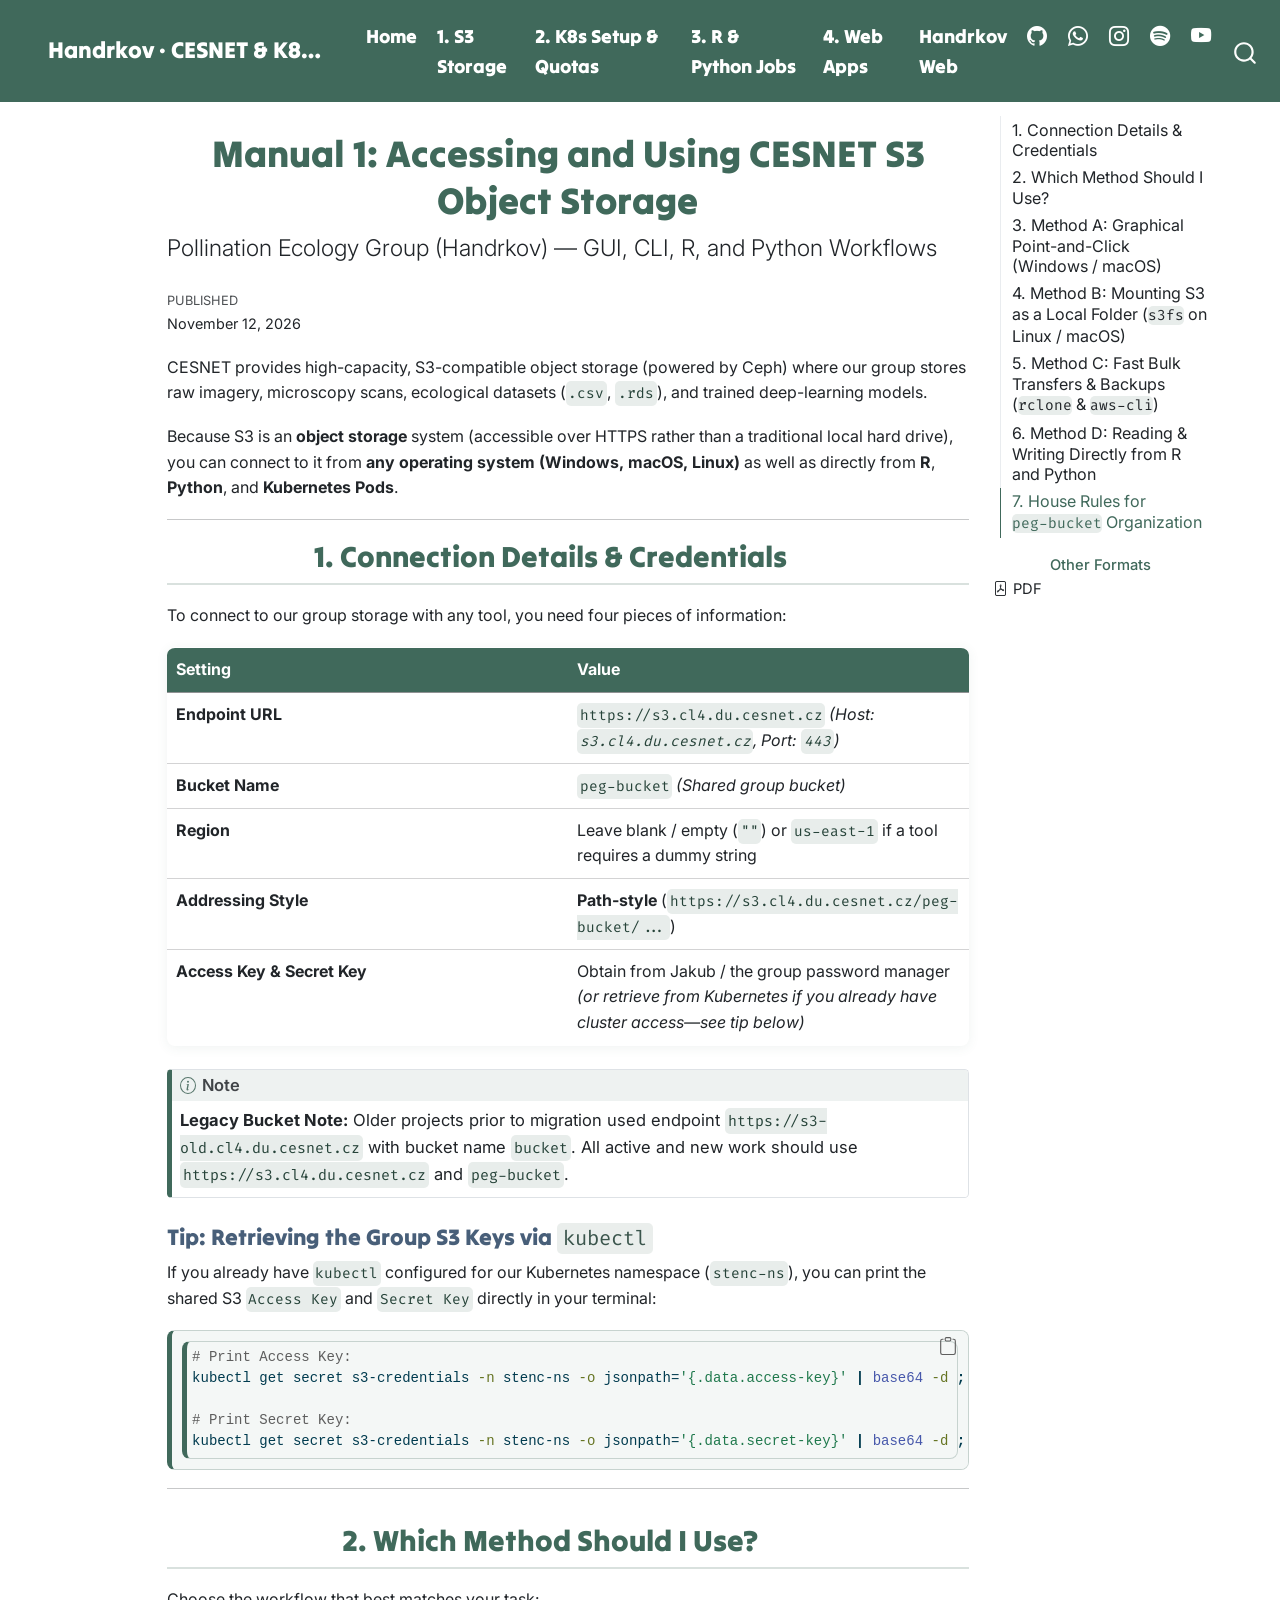
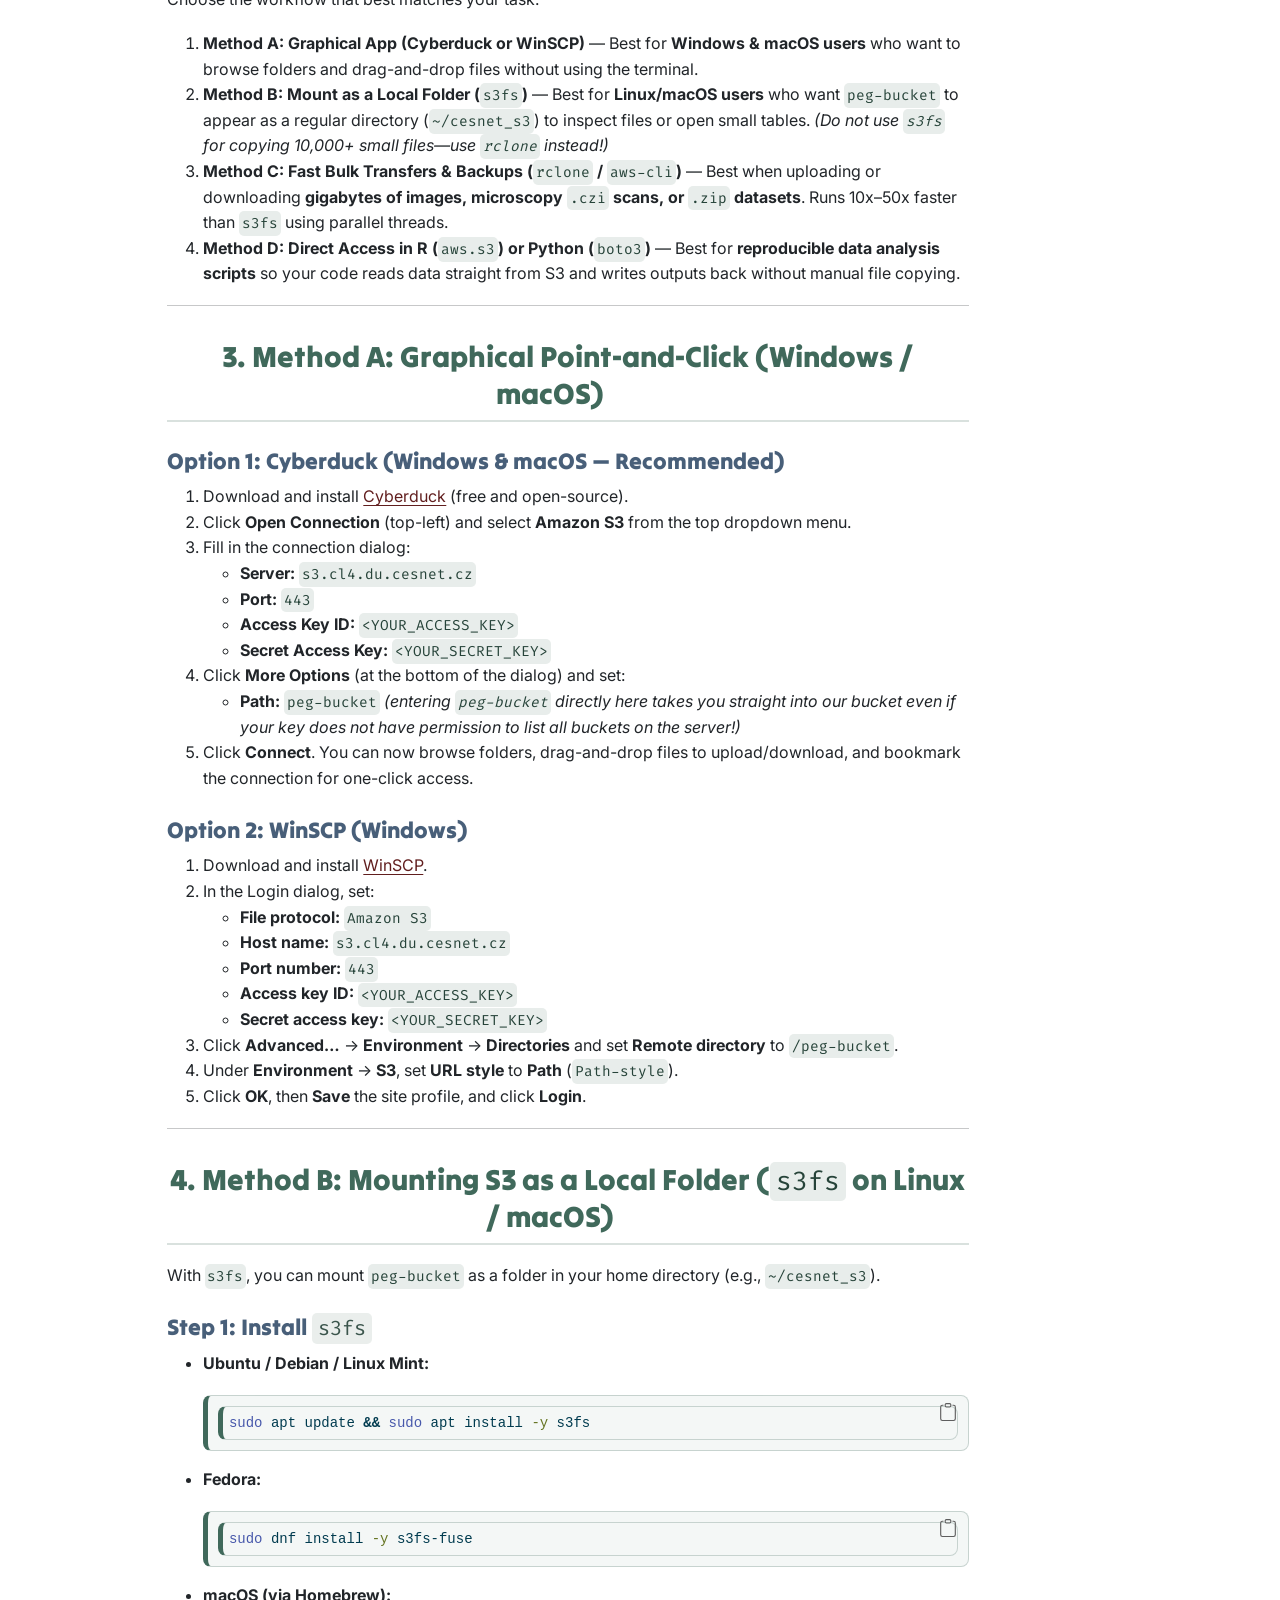
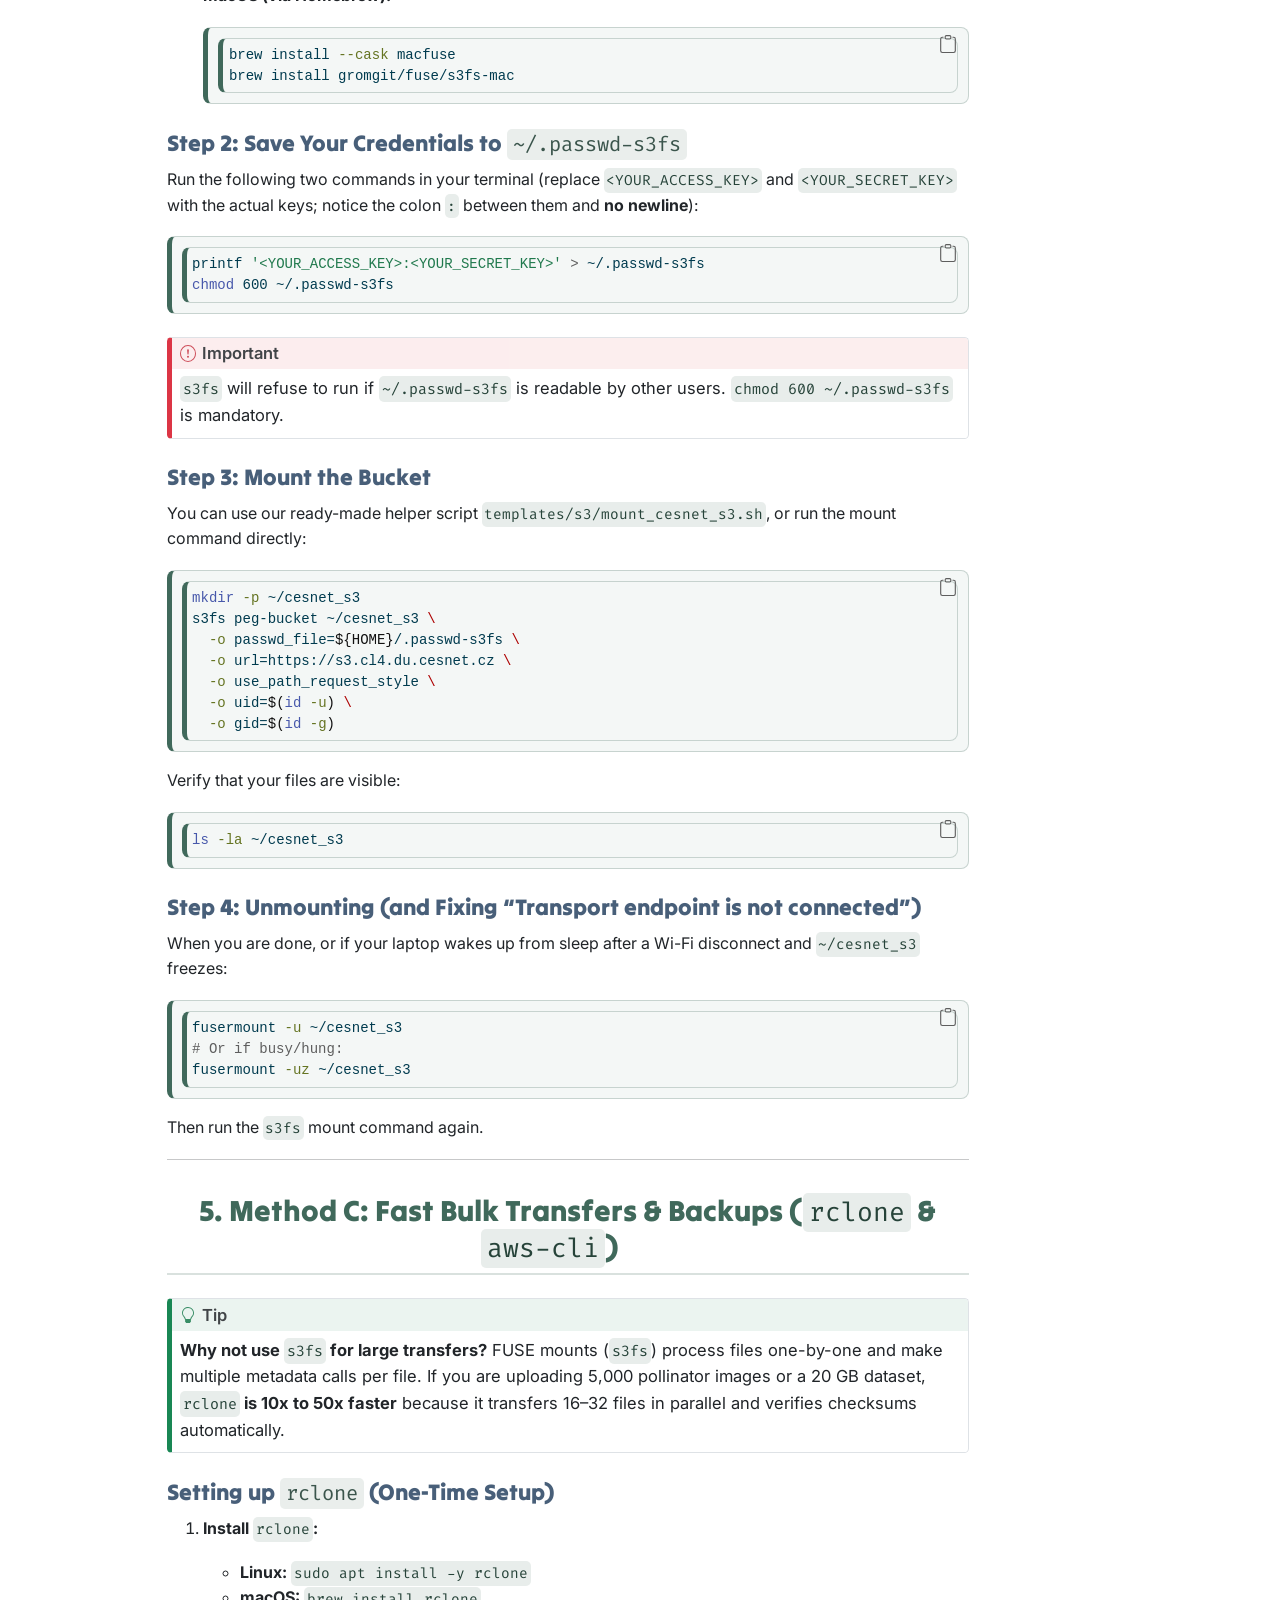
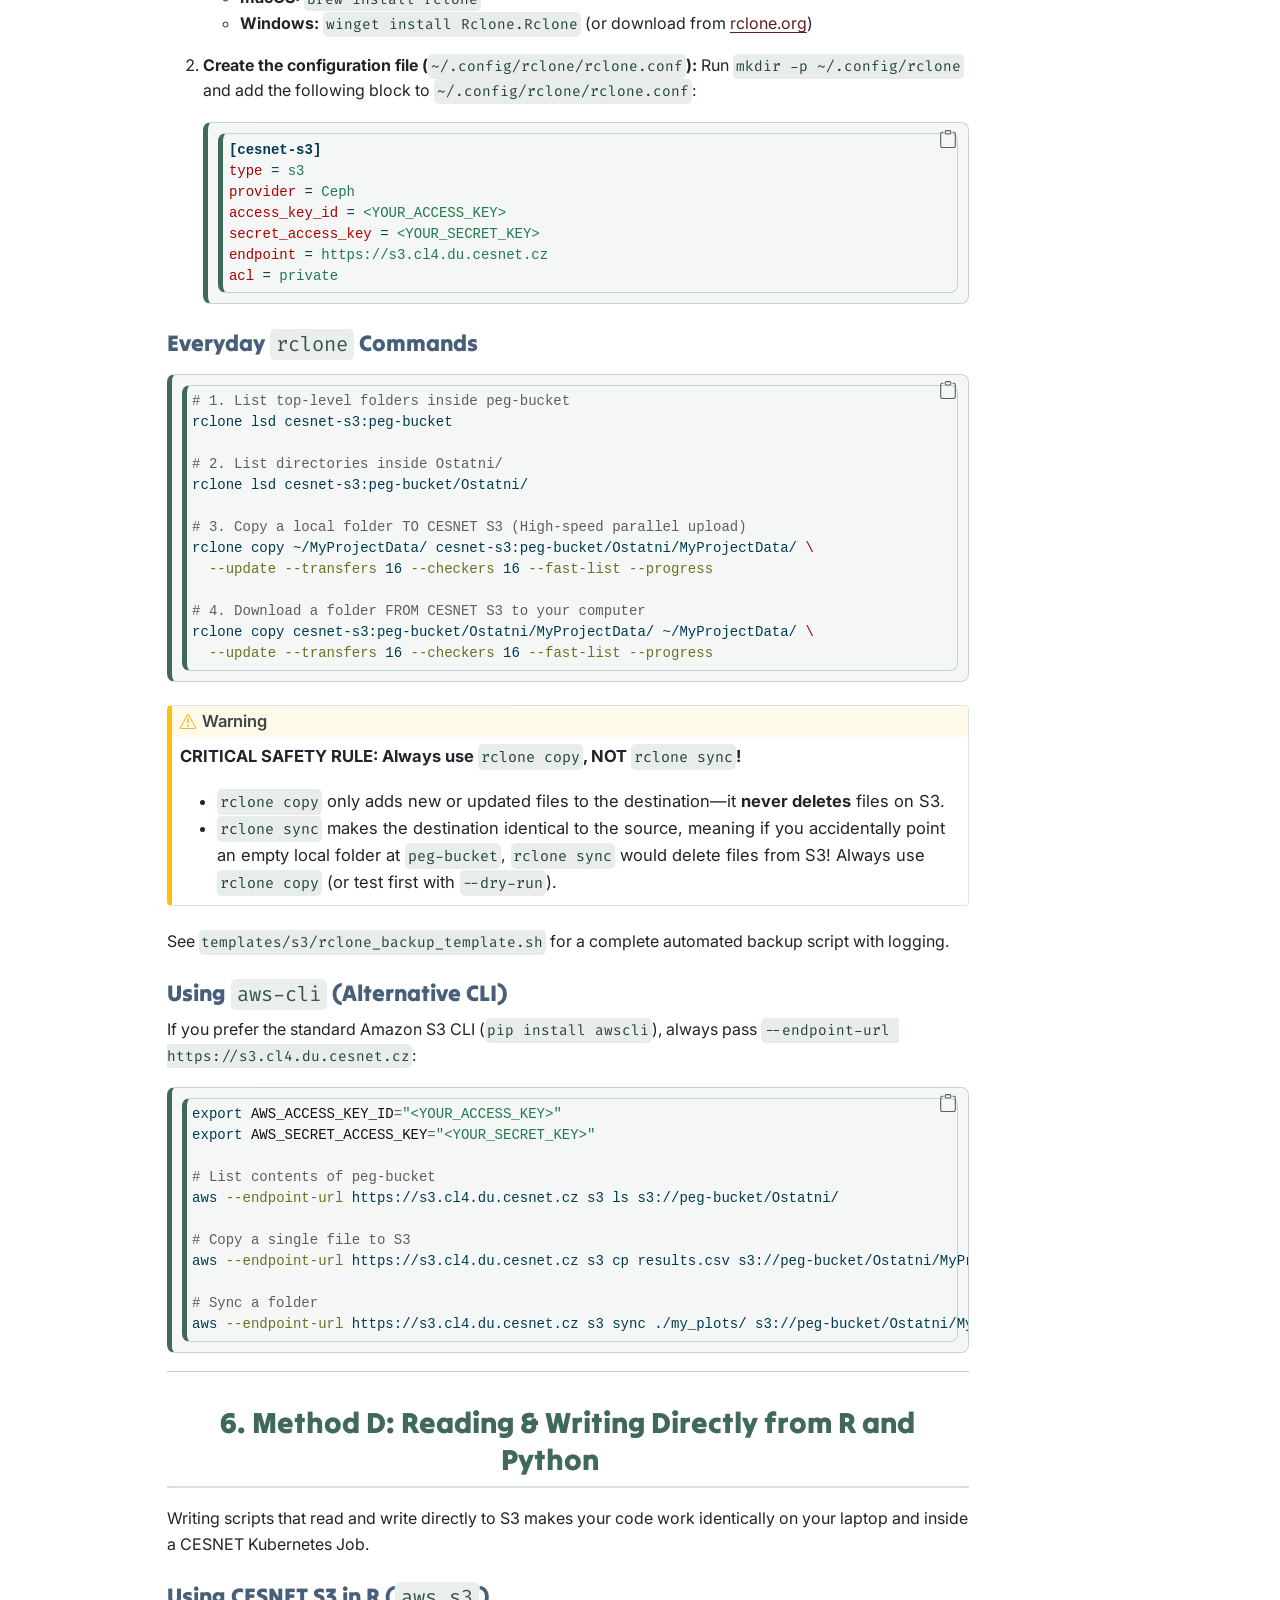
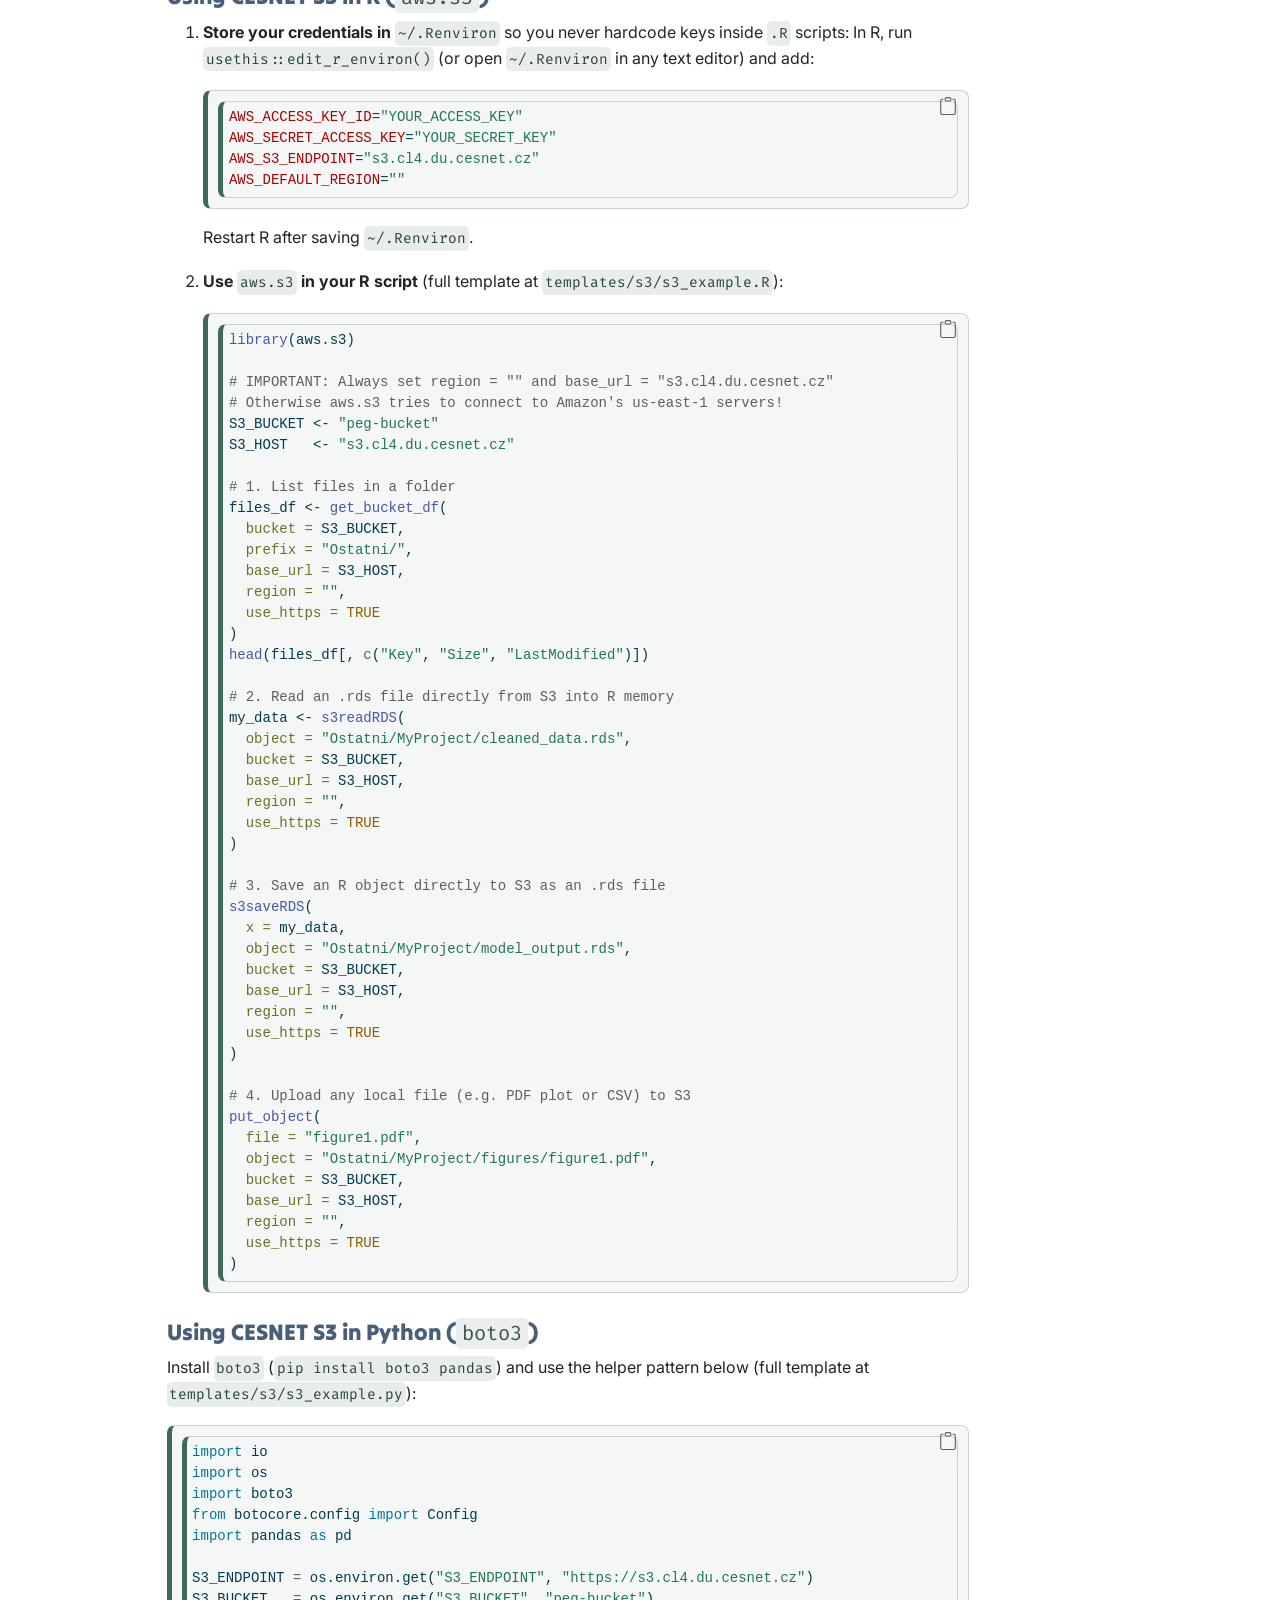
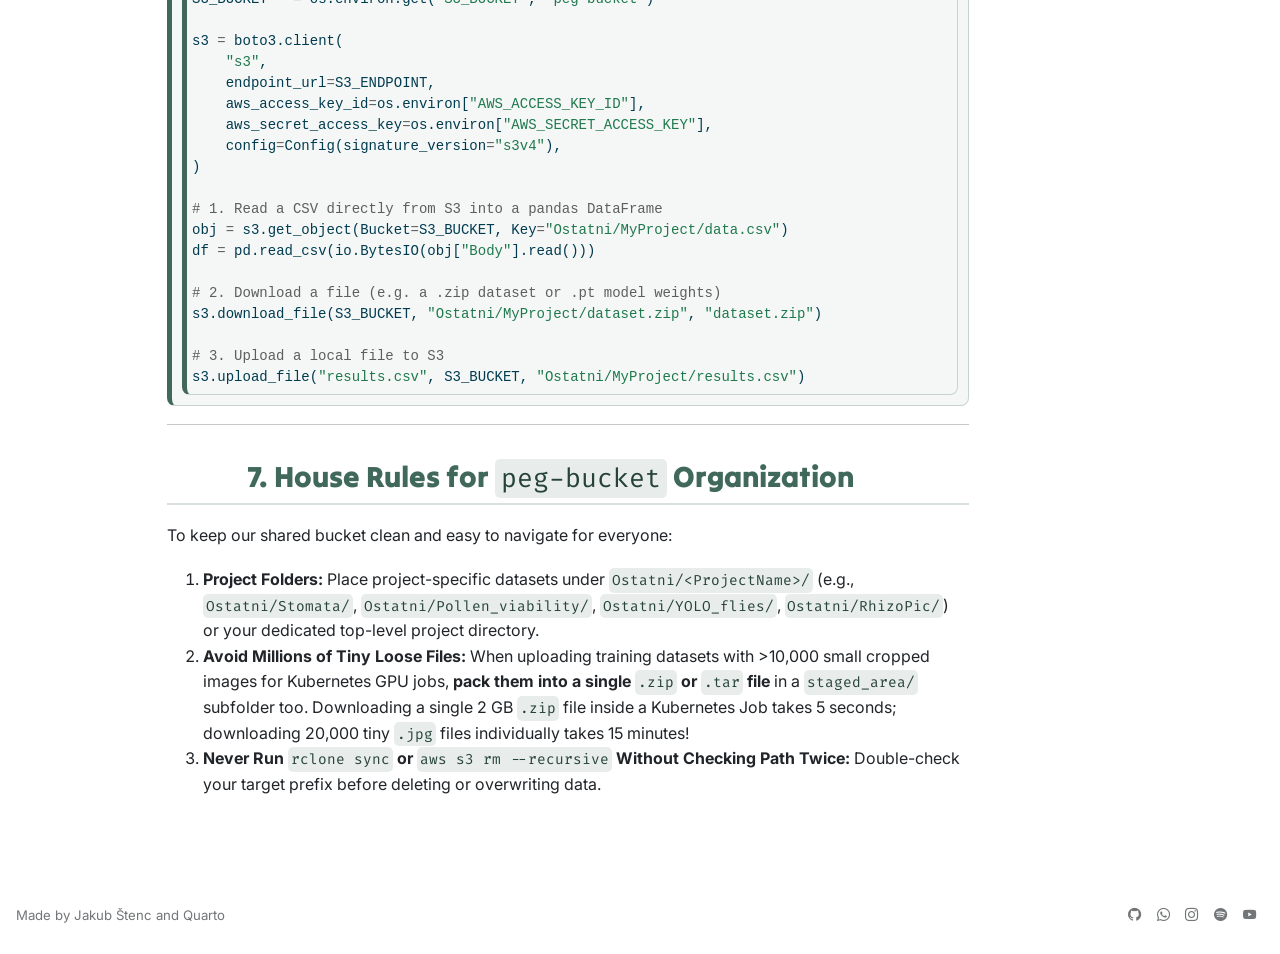
==== commit be5d0aea: "Apply Handrkov web visual theme, colors, typography, and hero banner" ====
--- a/docs/01_CESNET_S3_Storage_Manual.html
+++ b/docs/01_CESNET_S3_Storage_Manual.html
@@ -8,7 +8,7 @@
 
 <meta name="dcterms.date" content="2026-11-12">
 
-<title>Manual 1: Accessing and Using CESNET S3 Object Storage – CESNET S3 &amp; K8s Manuals</title>
+<title>Manual 1: Accessing and Using CESNET S3 Object Storage – Handrkov · CESNET &amp; K8s Manuals</title>
 <style>
 code{white-space: pre-wrap;}
 span.smallcaps{font-variant: small-caps;}
@@ -76,7 +76,7 @@
 <link href="site_libs/quarto-html/quarto-syntax-highlighting-7b89279ff1a6dce999919e0e67d4d9ec.css" rel="stylesheet" id="quarto-text-highlighting-styles">
 <script src="site_libs/bootstrap/bootstrap.min.js"></script>
 <link href="site_libs/bootstrap/bootstrap-icons.css" rel="stylesheet">
-<link href="site_libs/bootstrap/bootstrap-eaf8130eafb61d71739ff7ba1295ed3d.min.css" rel="stylesheet" append-hash="true" id="quarto-bootstrap" data-mode="light">
+<link href="site_libs/bootstrap/bootstrap-00bc258d5ad8b26c08453c9731497616.min.css" rel="stylesheet" append-hash="true" id="quarto-bootstrap" data-mode="light">
 <script id="quarto-search-options" type="application/json">{
   "location": "navbar",
   "copy-button": false,
@@ -118,7 +118,7 @@
     <a href="./index.html" class="navbar-brand navbar-brand-logo">
     </a>
     <a class="navbar-brand" href="./index.html">
-    <span class="navbar-title">CESNET S3 &amp; K8s Manuals</span>
+    <span class="navbar-title">Handrkov · CESNET &amp; K8s Manuals</span>
     </a>
   </div>
             <div id="quarto-search" class="" title="Search"></div>
@@ -149,8 +149,32 @@
   </li>  
 </ul>
             <ul class="navbar-nav navbar-nav-scroll ms-auto">
+  <li class="nav-item">
+    <a class="nav-link" href="https://pollination-ecology-group.github.io/Handrkov/"> 
+<span class="menu-text">Handrkov Web</span></a>
+  </li>  
   <li class="nav-item compact">
     <a class="nav-link" href="https://github.com/Pollination-Ecology-Group/CESNET_Manuals"> <i class="bi bi-github" role="img">
+</i> 
+<span class="menu-text"></span></a>
+  </li>  
+  <li class="nav-item compact">
+    <a class="nav-link" href="https://wa.me/420774553734"> <i class="bi bi-whatsapp" role="img">
+</i> 
+<span class="menu-text"></span></a>
+  </li>  
+  <li class="nav-item compact">
+    <a class="nav-link" href="https://www.instagram.com/opylovaci_handrkov_/"> <i class="bi bi-instagram" role="img">
+</i> 
+<span class="menu-text"></span></a>
+  </li>  
+  <li class="nav-item compact">
+    <a class="nav-link" href="https://open.spotify.com/show/3ypxSzPMkd4TOepn3oTrVl"> <i class="bi bi-spotify" role="img">
+</i> 
+<span class="menu-text"></span></a>
+  </li>  
+  <li class="nav-item compact">
+    <a class="nav-link" href="https://www.youtube.com/@opylovaci_podcast"> <i class="bi bi-youtube" role="img">
 </i> 
 <span class="menu-text"></span></a>
   </li>  
@@ -997,14 +1021,45 @@
 <footer class="footer">
   <div class="nav-footer">
     <div class="nav-footer-left">
-<p>Pollination Ecology Group (Handrkov) — Charles University &amp; CAS</p>
+<p>Made by Jakub Štenc and Quarto</p>
 </div>   
     <div class="nav-footer-center">
       &nbsp;
     </div>
     <div class="nav-footer-right">
-<p>Powered by Quarto &amp; CESNET e-INFRA CZ</p>
-</div>
+      <ul class="footer-items list-unstyled">
+    <li class="nav-item compact">
+    <a class="nav-link" href="https://github.com/Pollination-Ecology-Group">
+      <i class="bi bi-github" role="img">
+</i> 
+    </a>
+  </li>  
+    <li class="nav-item compact">
+    <a class="nav-link" href="https://wa.me/420774553734">
+      <i class="bi bi-whatsapp" role="img">
+</i> 
+    </a>
+  </li>  
+    <li class="nav-item compact">
+    <a class="nav-link" href="https://www.instagram.com/opylovaci_handrkov_/">
+      <i class="bi bi-instagram" role="img">
+</i> 
+    </a>
+  </li>  
+    <li class="nav-item compact">
+    <a class="nav-link" href="https://open.spotify.com/show/3ypxSzPMkd4TOepn3oTrVl">
+      <i class="bi bi-spotify" role="img">
+</i> 
+    </a>
+  </li>  
+    <li class="nav-item compact">
+    <a class="nav-link" href="https://www.youtube.com/@opylovaci_podcast">
+      <i class="bi bi-youtube" role="img">
+</i> 
+    </a>
+  </li>  
+</ul>
+    </div>
   </div>
 </footer>
 
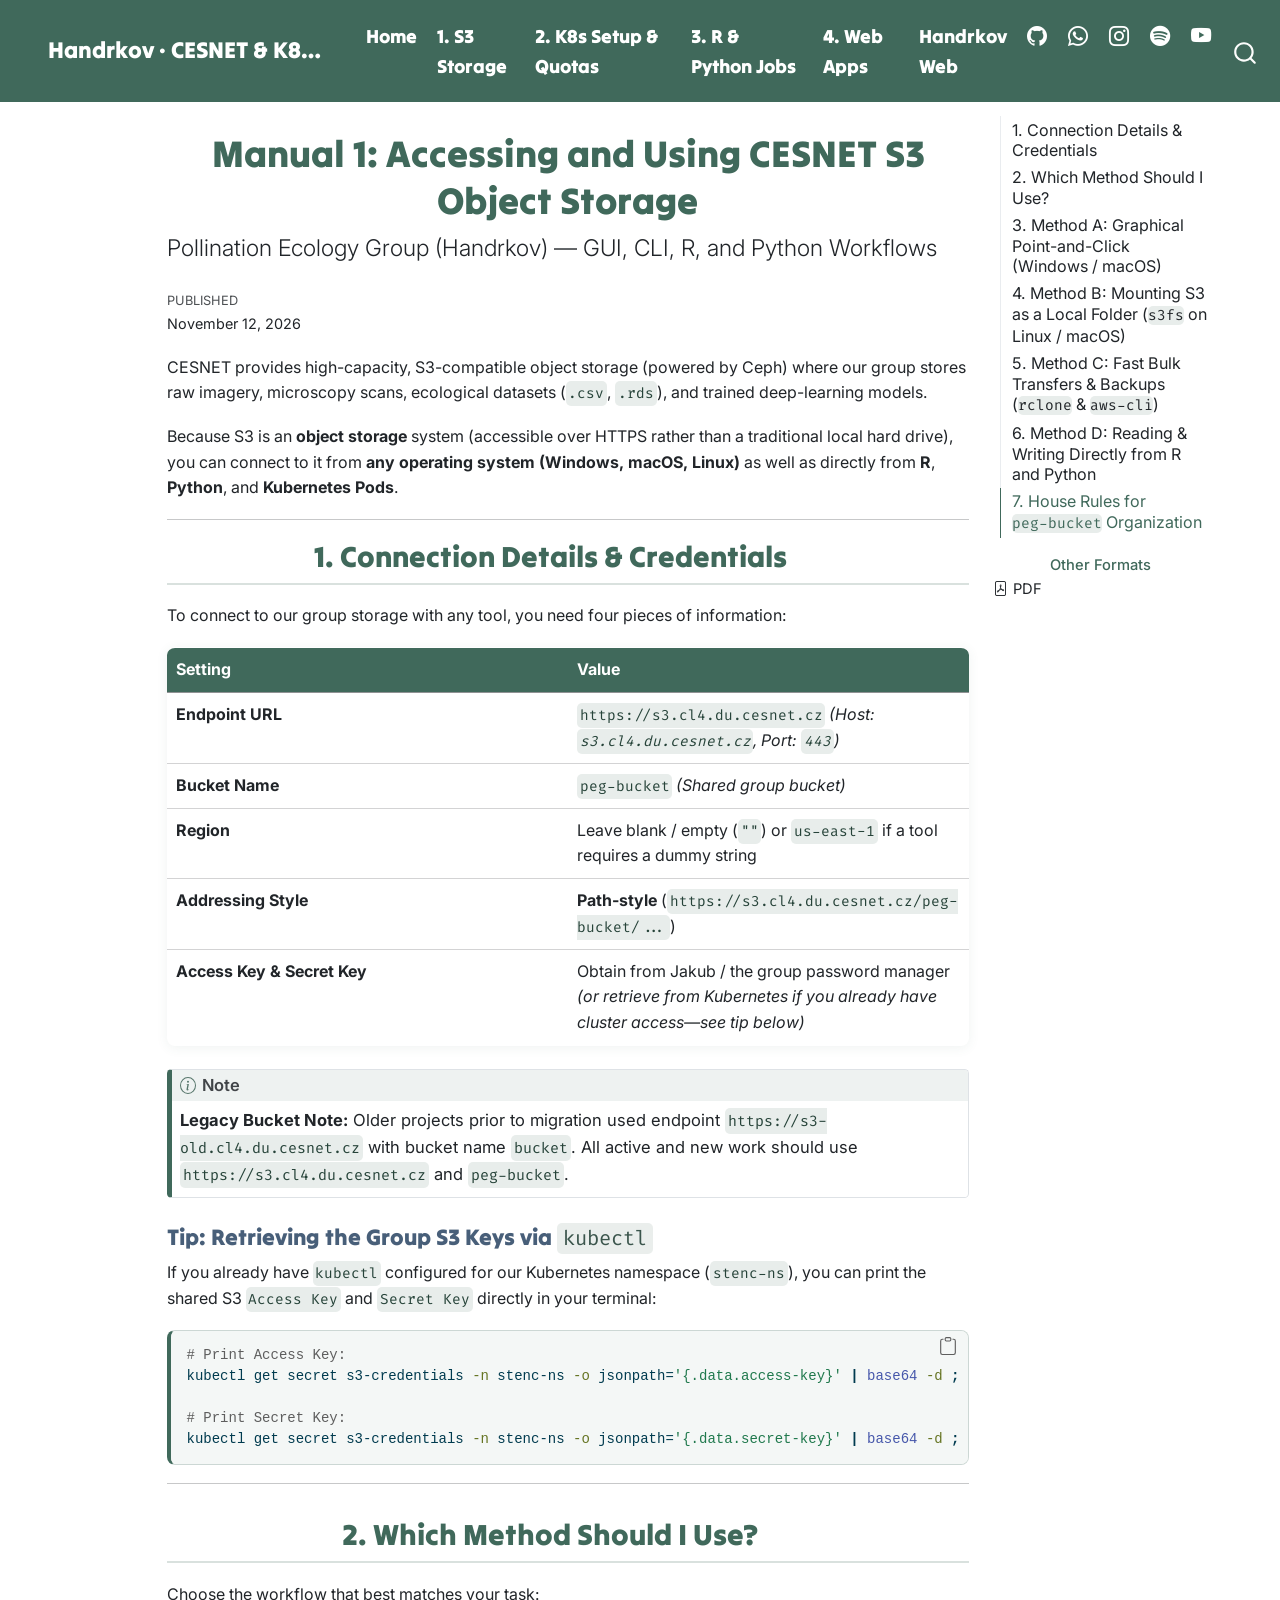
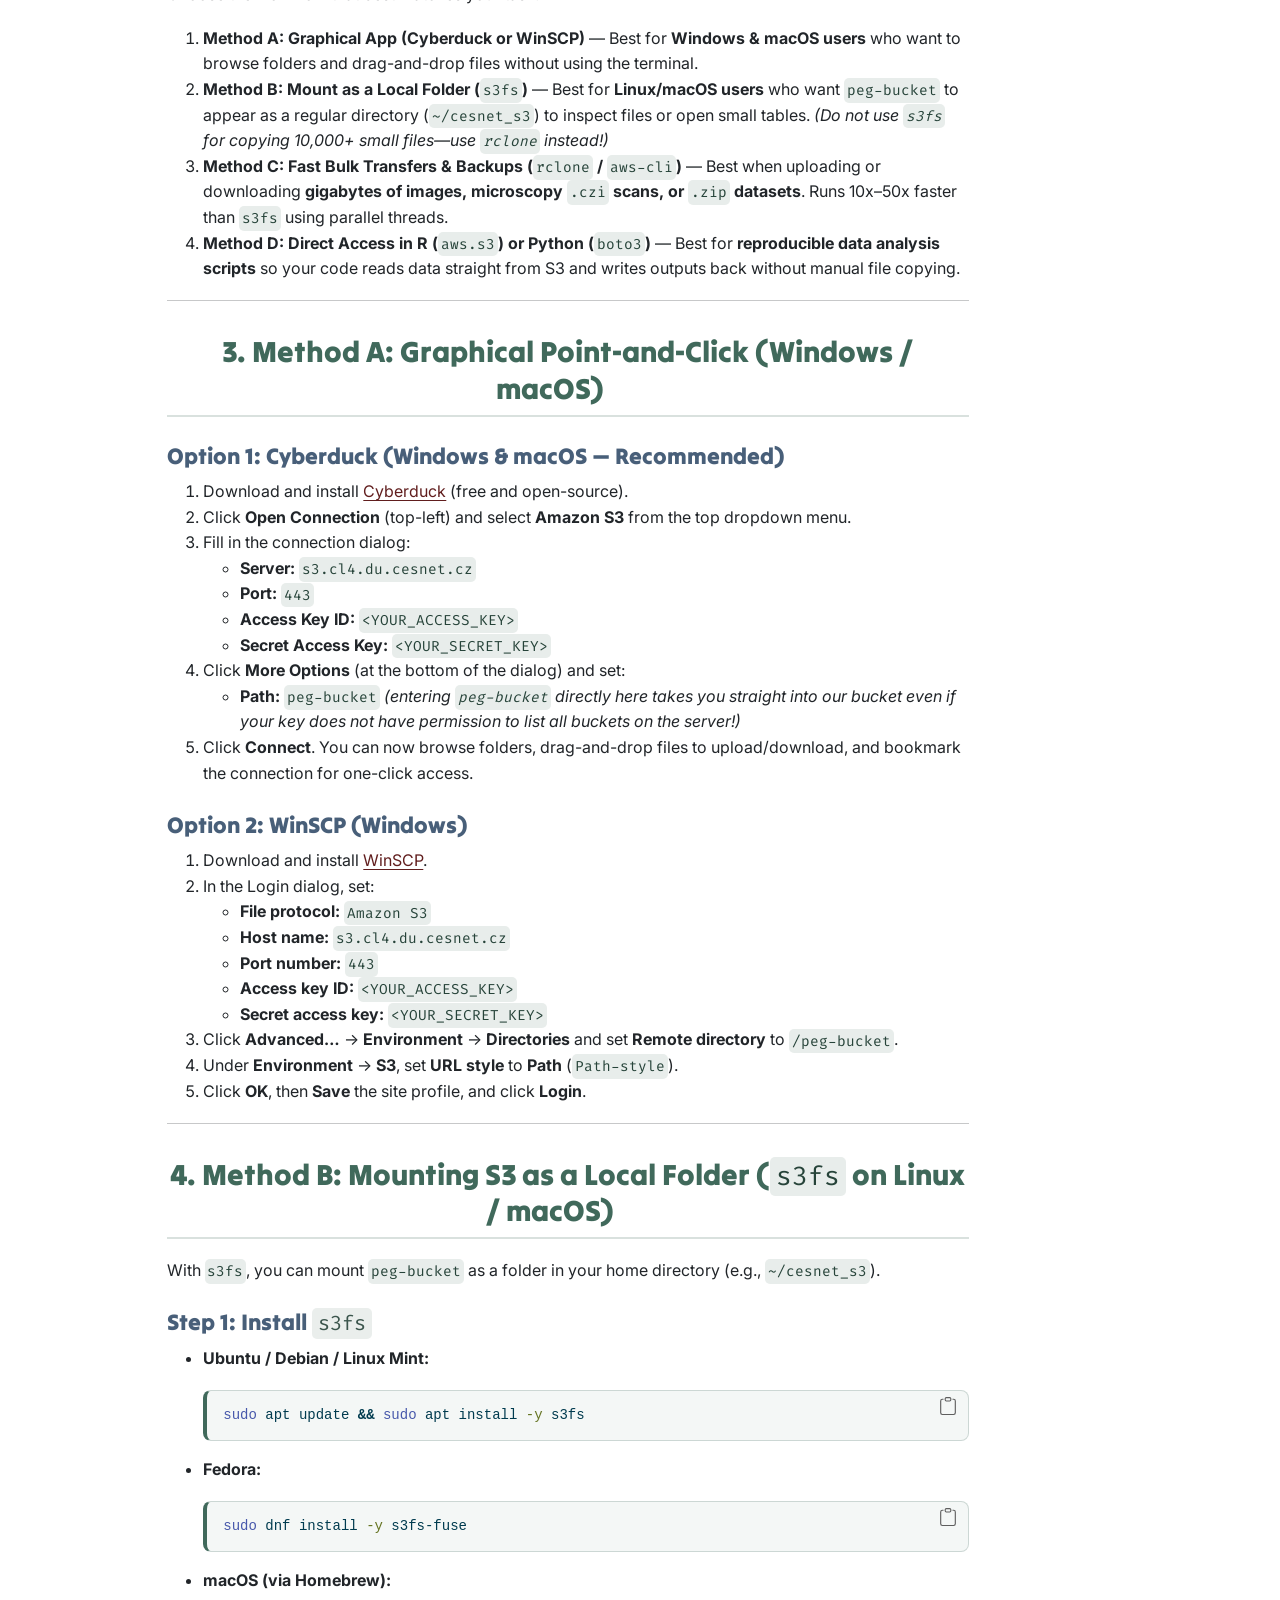
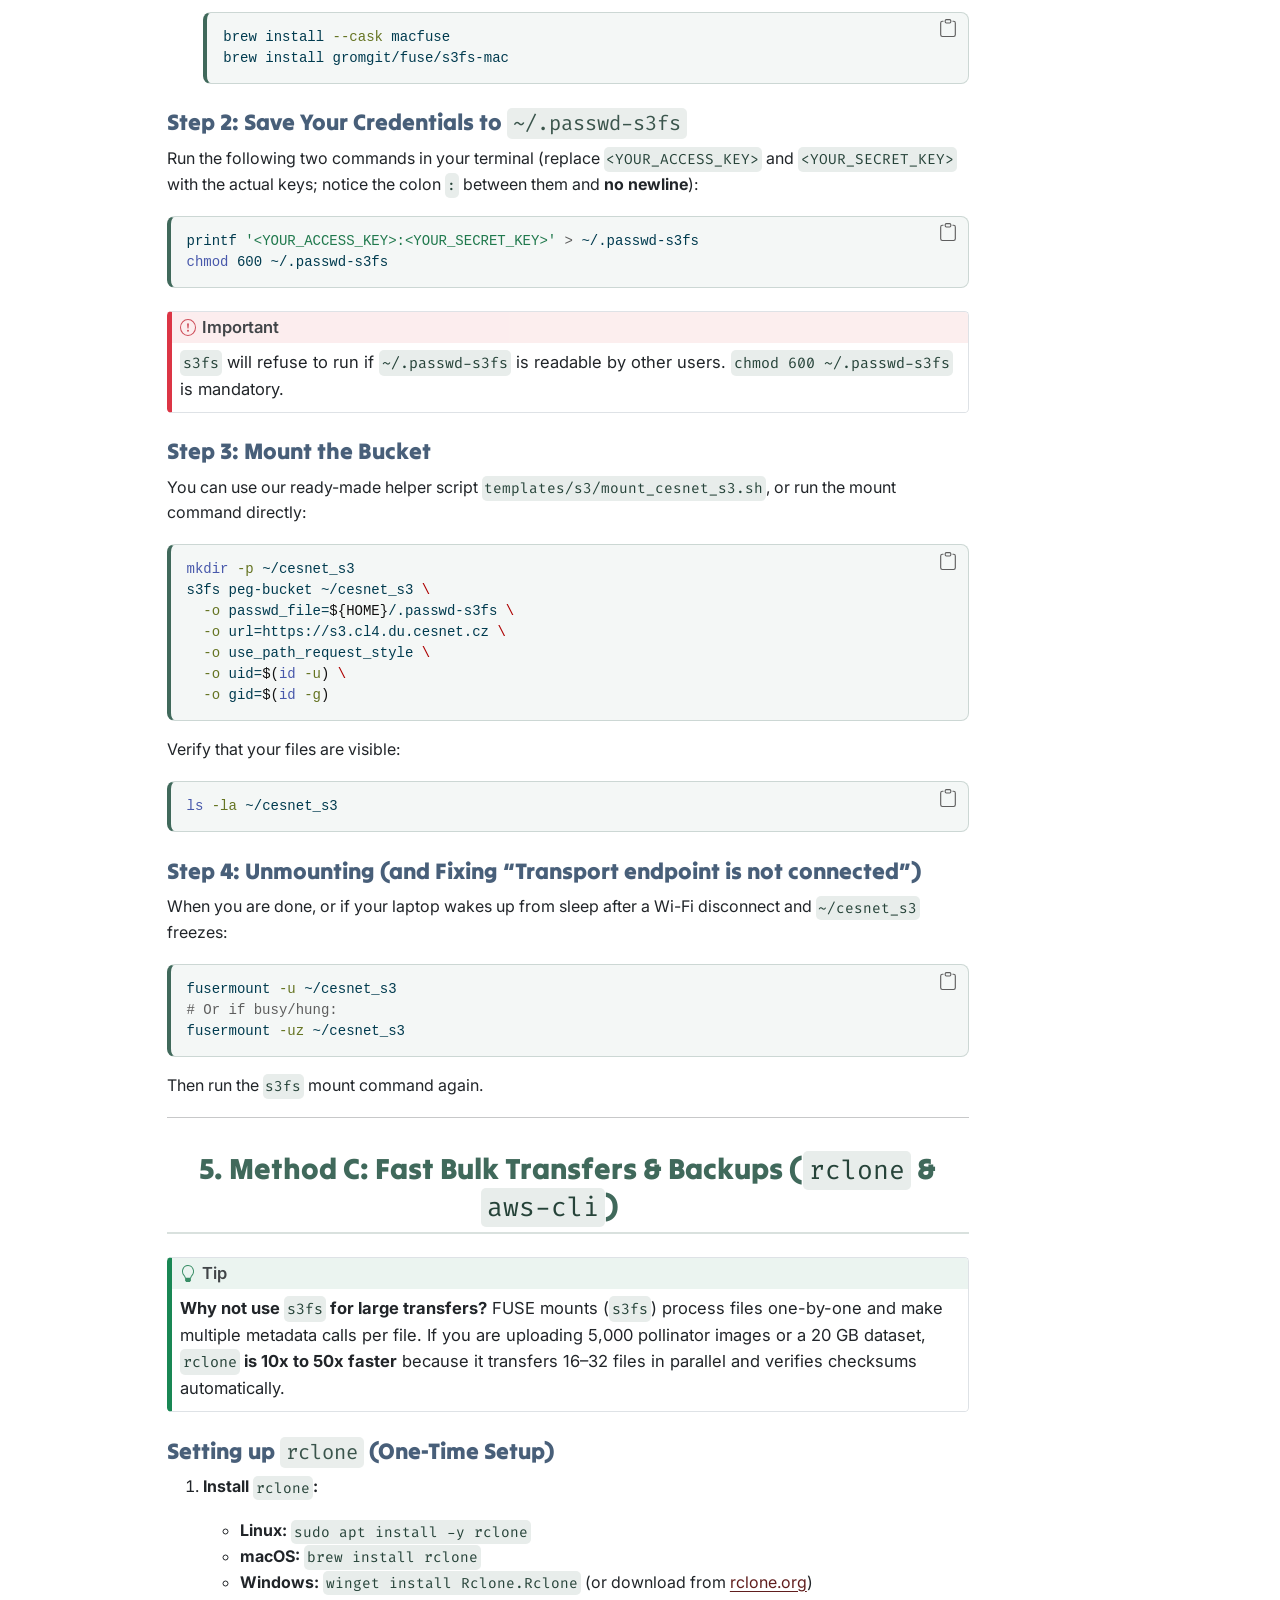
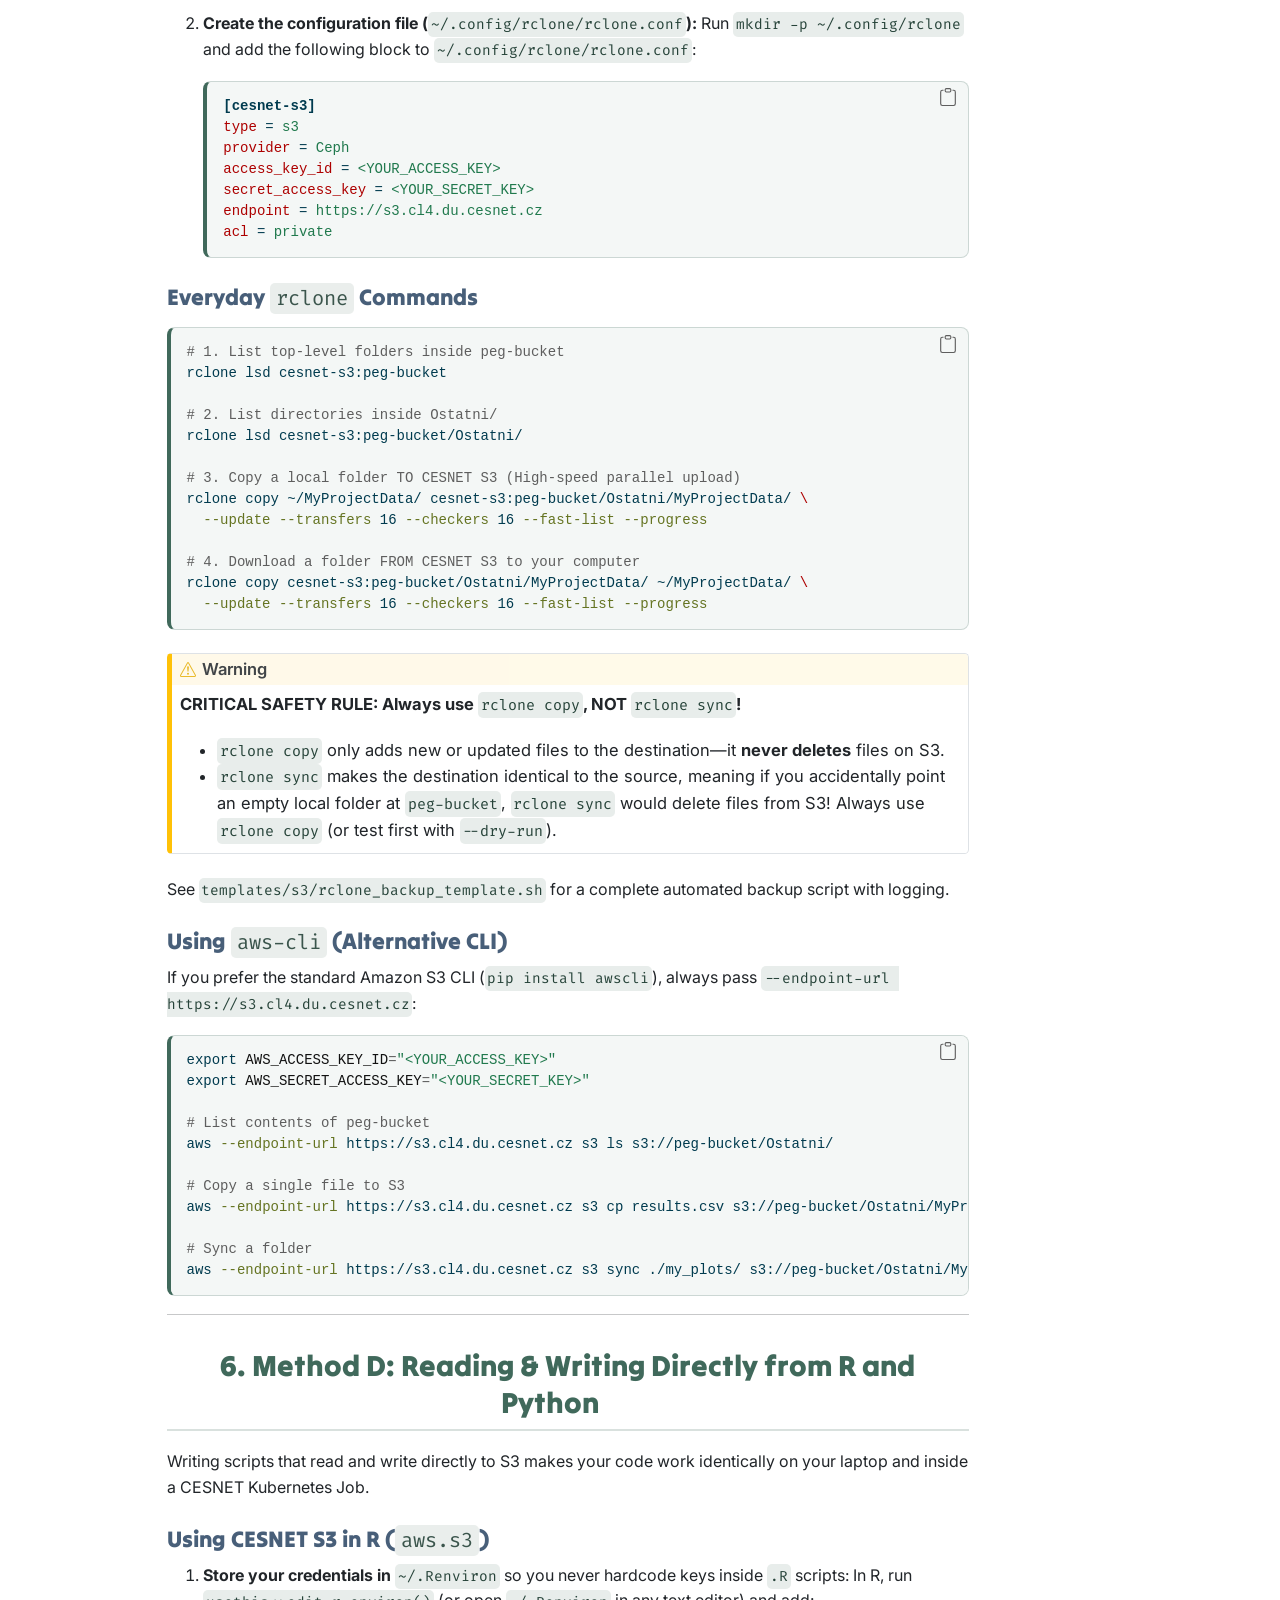
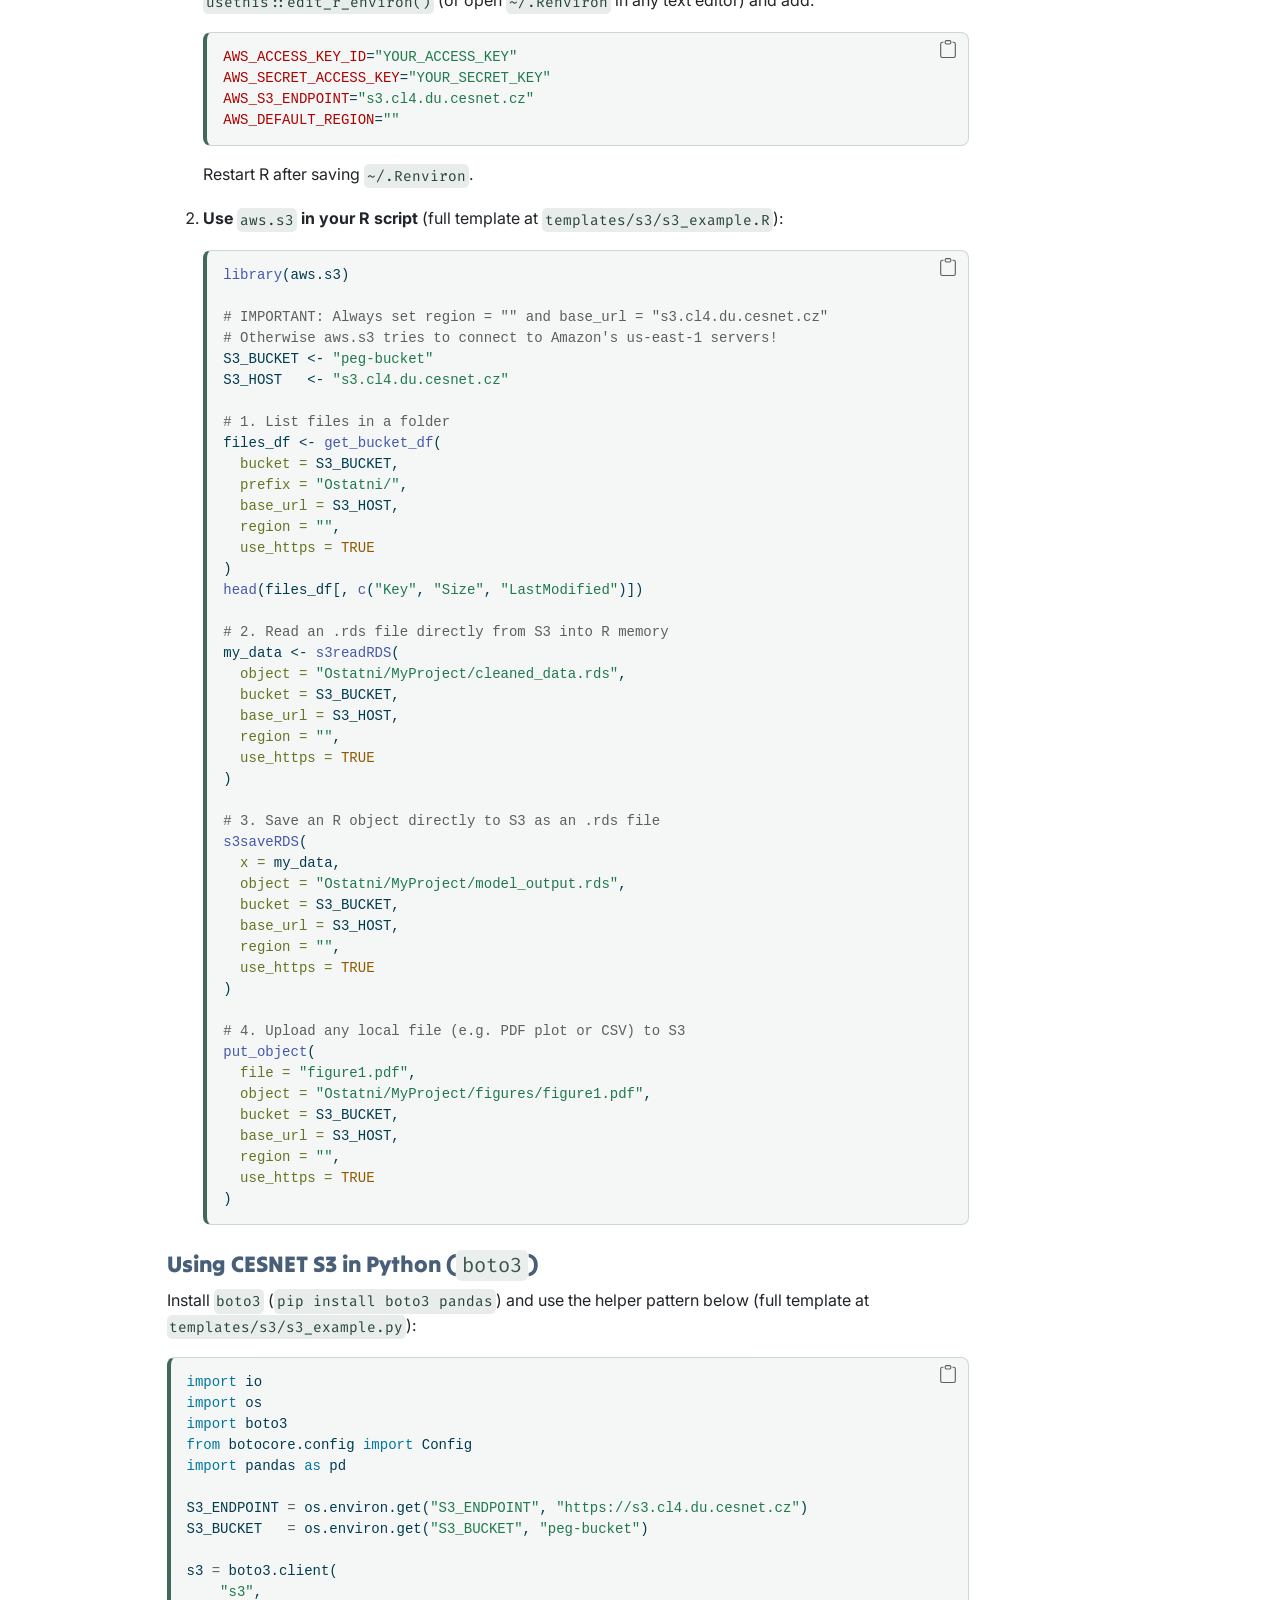
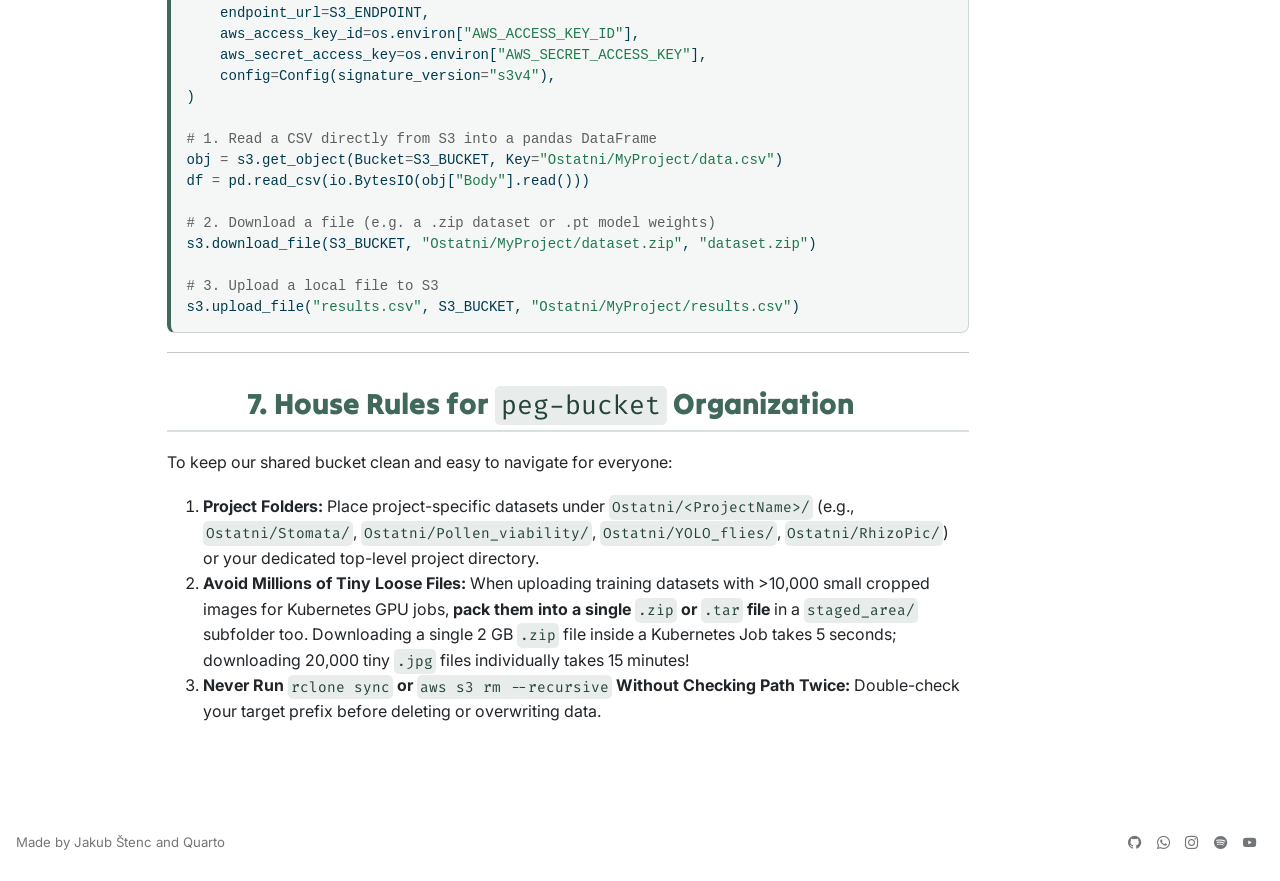
==== commit 087b92d0: "Fix double border on Quarto code blocks" ====
--- a/docs/01_CESNET_S3_Storage_Manual.html
+++ b/docs/01_CESNET_S3_Storage_Manual.html
@@ -76,7 +76,7 @@
 <link href="site_libs/quarto-html/quarto-syntax-highlighting-7b89279ff1a6dce999919e0e67d4d9ec.css" rel="stylesheet" id="quarto-text-highlighting-styles">
 <script src="site_libs/bootstrap/bootstrap.min.js"></script>
 <link href="site_libs/bootstrap/bootstrap-icons.css" rel="stylesheet">
-<link href="site_libs/bootstrap/bootstrap-00bc258d5ad8b26c08453c9731497616.min.css" rel="stylesheet" append-hash="true" id="quarto-bootstrap" data-mode="light">
+<link href="site_libs/bootstrap/bootstrap-6cb16981c726903e8fe7b6d277202c57.min.css" rel="stylesheet" append-hash="true" id="quarto-bootstrap" data-mode="light">
 <script id="quarto-search-options" type="application/json">{
   "location": "navbar",
   "copy-button": false,
